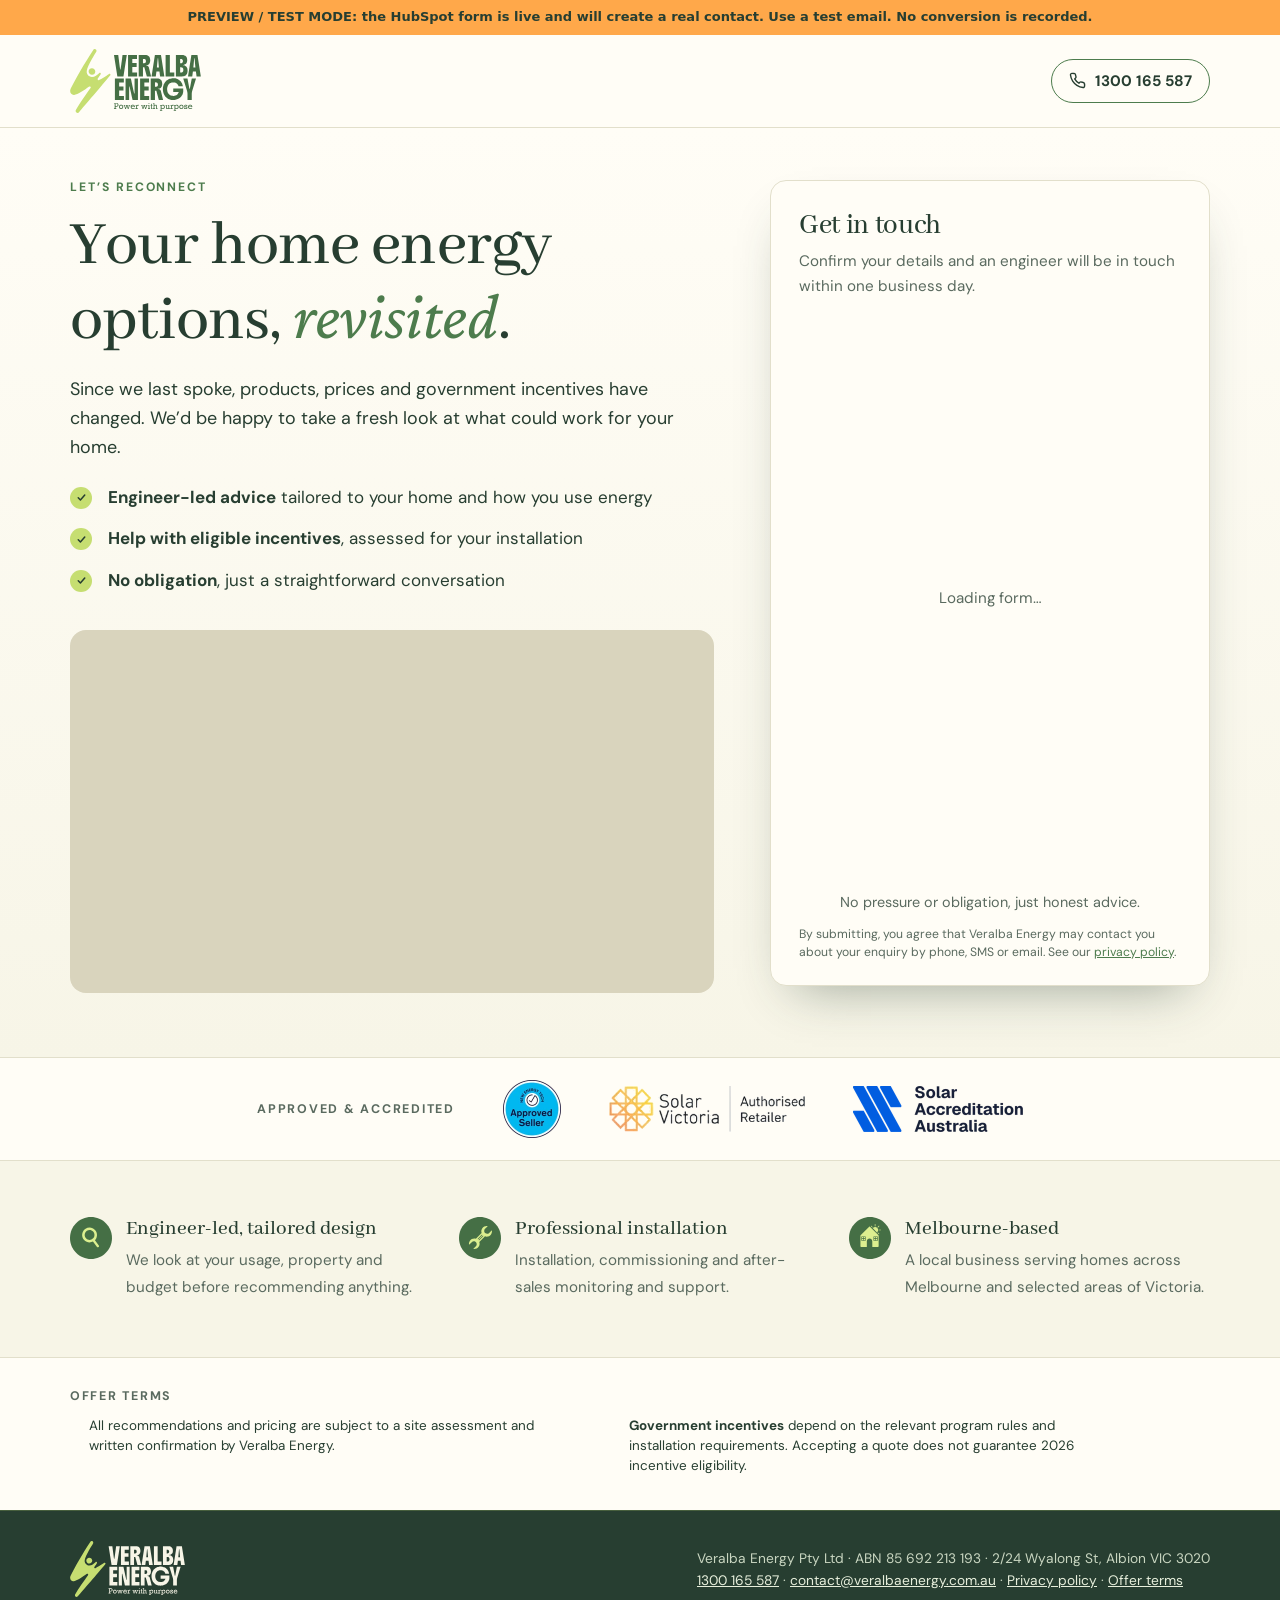
==== reconnect/index.html @ 981e8849 "Add email re-engagement landing page (/reconnect/) and thank-you page New, self-contained pages for " ====
<!doctype html>
<html lang="en-AU">
<head>
<meta charset="utf-8">
<meta name="viewport" content="width=device-width,initial-scale=1,viewport-fit=cover">
<title>Let's reconnect | Veralba Energy</title>
<meta name="description" content="Revisit your solar and battery options with Veralba Energy. Engineer-led advice for Melbourne and Victorian homes.">
<meta name="robots" content="noindex,nofollow">
<meta name="theme-color" content="#273e31">
<link rel="icon" href="../favicon.ico" sizes="any">
<link rel="icon" href="../assets/img/isotype.svg" type="image/svg+xml">
<link rel="apple-touch-icon" href="../apple-touch-icon.png">
<link rel="preconnect" href="https://js-ap1.hsforms.net">
<link rel="preconnect" href="https://fonts.gstatic.com" crossorigin>
<link rel="preconnect" href="https://fonts.googleapis.com">
<link rel="dns-prefetch" href="https://www.googletagmanager.com">
<link rel="preload" href="../assets/reconnect/fonts/abhaya-libre-500-latin.83ba8452.woff2" as="font" type="font/woff2" crossorigin>
<style>@font-face{font-family:Abhaya Libre;font-style:normal;font-weight:500;font-display:swap;src:url(../assets/reconnect/fonts/abhaya-libre-500-latin.83ba8452.woff2) format("woff2")}:root{color-scheme:light;--certainty:#4d7c4d;--clarity:#c6de71;--trust:#273e31;--sunrise:#ffa84a;--dawn:#f7f5e7;--paper:#fffdf6;--ink:#273e31;--muted:#5a6a5f;--line:#e2dfcb;--title:"Abhaya Libre",Georgia,"Times New Roman",serif;--accent:"Crimson Pro","Minion Pro",Georgia,serif;--body:"DM Sans",system-ui,-apple-system,"Segoe UI",Roboto,Arial,sans-serif;--maxw:1180px;--r:16px;--shadow:0 24px 50px -24px rgba(39,62,49,.45)}*{box-sizing:border-box}html{-webkit-text-size-adjust:100%;scroll-behavior:smooth}body{margin:0;background:var(--dawn);color:var(--ink);font:400 17px/1.62 var(--body)}img{max-width:100%;height:auto;display:block}a{color:var(--certainty)}:focus-visible{outline:3px solid var(--sunrise);outline-offset:2px}.wrap{max-width:var(--maxw);margin:0 auto;padding-inline:20px}.sr{position:absolute!important;width:1px;height:1px;overflow:hidden;clip:rect(0 0 0 0);white-space:nowrap}p{margin:0}h1,h2,h3{font-family:var(--title);font-weight:500;line-height:1.06;margin:0;letter-spacing:-.012em;text-wrap:balance}h1{font-size:clamp(2.4rem,5.2vw,4.1rem)}h2{font-size:clamp(2rem,3.9vw,3rem);color:var(--certainty)}.hl{font-family:var(--accent);font-style:italic;font-weight:400;letter-spacing:0}.eyebrow{font:700 .76rem/1.3 var(--body);letter-spacing:.16em;text-transform:uppercase;color:var(--certainty);margin:0 0 16px}.lede{font-size:1.12rem;max-width:36em;margin:18px 0 0}sup{font:700 .5em/0 var(--body);vertical-align:super}sup a{color:inherit;text-decoration:none}.top{background:var(--paper);border-bottom:1px solid var(--line);position:relative;z-index:6}.top .wrap{display:flex;align-items:center;justify-content:space-between;gap:16px;height:92px}.top .logo{display:block;line-height:0}.top .logo img{height:64px;width:auto}.call{display:inline-flex;align-items:center;gap:9px;font-weight:700;font-size:.95rem;text-decoration:none;color:var(--trust);border:1.5px solid var(--certainty);border-radius:999px;padding:9px 17px;white-space:nowrap;min-height:44px}.call svg{width:17px;height:17px;flex:none}.call:hover{background:var(--certainty);color:#fff}.hero{background:linear-gradient(180deg,var(--paper) 0%,var(--dawn) 100%);border-bottom:1px solid var(--line)}.hero .wrap{display:grid;grid-template-columns:minmax(0,1fr) minmax(0,440px);grid-template-areas:"text form" "photo form";gap:36px 56px;padding-block:52px 64px;align-items:start}.hero-text{grid-area:text}.hero h1{color:var(--trust);max-width:14em}.hero h1 .hl{color:var(--certainty)}.hero h1 sup{color:var(--muted)}.offer{font:700 clamp(1.08rem,2.2vw,1.25rem)/1.45 var(--body);color:var(--trust);max-width:30em;background:#fff3e2;border-left:3px solid var(--sunrise);border-radius:6px;padding:12px 16px;margin-top:18px}.hero-img{grid-area:photo;border-radius:var(--r);overflow:hidden;aspect-ratio:16/9;background:#d9d4bd;margin:0}.hero-img picture,.hero-img img{display:block;width:100%;height:100%}.hero-img img{object-fit:cover;object-position:var(--focus,50% 50%)}.checks{list-style:none;padding:0;margin:22px 0 0;display:grid;gap:14px}.checks li{display:grid;grid-template-columns:26px 1fr;gap:12px;align-items:start}.checks li:before{content:"";width:22px;height:22px;margin-top:3px;border-radius:50%;background:var(--clarity) url("data:image/svg+xml,%3Csvg xmlns='http://www.w3.org/2000/svg' viewBox='0 0 24 24'%3E%3Cpath d='M6 12.5l4 4 8-9' fill='none' stroke='%23273e31' stroke-width='2.8' stroke-linecap='round' stroke-linejoin='round'/%3E%3C/svg%3E") no-repeat center/13px}.checks li.promo strong{background:linear-gradient(transparent 62%,#ffa84a59 62%)}.checks sup{color:var(--muted)}.formcard{grid-area:form;background:var(--paper);color:var(--ink);border:1px solid var(--line);border-radius:var(--r);box-shadow:var(--shadow);padding:30px 28px 24px;scroll-margin-top:16px;justify-self:end;width:100%;max-width:480px}.formcard h2{font-size:1.8rem;color:var(--trust)}.formcard .sub{margin:8px 0 20px;color:var(--muted);font-size:.95rem}.hs-holder{position:relative;min-height:var(--hs-h,560px)}.hs-status{position:absolute;top:0;right:0;bottom:0;left:0;display:flex;align-items:center;justify-content:center;text-align:center;color:var(--muted);font-size:.95rem;padding:16px}.hs-holder.ready .hs-status,.hs-fail{display:none}.hs-holder.timeout .hs-fail{display:block}.hs-holder.timeout .hs-wait{display:none}.reassure{text-align:center;font-size:.9rem;color:var(--muted);margin-top:12px}.fine{font-size:.76rem;color:var(--muted);margin-top:12px;line-height:1.45}.badges{background:var(--paper);border-bottom:1px solid var(--line)}.badges .wrap{display:flex;align-items:center;justify-content:center;flex-wrap:wrap;gap:18px 48px;padding-block:22px}.badges p{font-size:.78rem;letter-spacing:.14em;text-transform:uppercase;font-weight:700;color:var(--muted)}.badges img{height:46px;width:auto}.badges img.tall{height:58px}.trust3{list-style:none;margin:0;padding:0;display:grid;grid-template-columns:repeat(3,minmax(0,1fr));gap:28px}.trust3 li{display:grid;grid-template-columns:42px 1fr;gap:14px;align-items:start}.trust3 img{width:42px;height:42px}.trust3 strong{display:block;font:500 1.3rem/1.2 var(--title);color:var(--trust);margin-bottom:4px}.trust3 span{font-size:.95rem;color:var(--muted)}.s{padding-block:56px}.terms{background:var(--paper);border-top:1px solid var(--line);scroll-margin-top:12px}.terms .wrap{padding-block:30px 34px}.terms .in{max-width:1040px}.terms h2{font:700 .78rem/1.3 var(--body);letter-spacing:.14em;text-transform:uppercase;color:var(--muted);margin:0 0 12px}.terms ul{margin:0;padding:0;list-style:none;display:grid;grid-template-columns:repeat(2,minmax(0,1fr));gap:12px 40px;font-size:.84rem;line-height:1.5;color:var(--trust)}.terms li{display:grid;grid-template-columns:1.1em 1fr;gap:4px;align-items:baseline}.terms li .m{font-weight:700;color:var(--certainty)}.terms li b{font-weight:700}.terms li.wide{grid-column:1/-1}footer{background:var(--trust);color:#c9d6c1;font-size:.86rem;border-top:1px solid rgba(198,222,113,.2)}footer .wrap{display:flex;flex-wrap:wrap;justify-content:space-between;align-items:center;gap:20px;padding-block:30px}footer .flogo{display:block;line-height:0}footer .flogo img{height:56px;width:auto}footer a{color:#e7efdc}.pv{position:fixed;left:50%;bottom:14px;transform:translate(-50%);z-index:30;display:flex;gap:6px;align-items:center;background:#1b1b1b;color:#fff;padding:7px 9px;border-radius:12px;font:500 13px/1.2 var(--body);box-shadow:0 8px 24px #00000059;max-width:calc(100% - 24px);overflow-x:auto;white-space:nowrap}.pv a{color:#fff;text-decoration:none;padding:7px 10px;border-radius:8px;background:#333}.pv a[aria-current=true]{background:var(--clarity);color:var(--trust);font-weight:700}.dbg{margin:0;background:#111;color:#d9f99d;font:12px/1.5 ui-monospace,Menlo,Consolas,monospace;padding:16px;white-space:pre-wrap;word-break:break-word}.testbar{background:var(--sunrise);color:var(--trust);font:700 13px/1.3 system-ui,sans-serif;padding:9px 16px;text-align:center}.ty{padding-block:64px 90px}.ty .wrap{display:grid;grid-template-columns:minmax(0,1.1fr) minmax(0,.9fr);gap:56px;align-items:start}.ty h1{color:var(--certainty)}.prep{background:var(--paper);border:1px solid var(--line);border-radius:var(--r);padding:26px 28px;margin-top:30px}.prep h2{font-size:1.55rem;color:var(--trust)}.prep ol{margin:16px 0 0;padding-left:1.2em;display:grid;gap:10px}.photo{border-radius:var(--r);overflow:hidden;background:#d9d4bd;aspect-ratio:4/5}.photo img{width:100%;height:100%;object-fit:cover}@media(max-width:980px){.hero .wrap{grid-template-columns:minmax(0,1fr);grid-template-areas:"photo" "text" "form";gap:28px}.formcard{justify-self:stretch;max-width:none}.trust3{grid-template-columns:minmax(0,1fr);gap:20px}.ty .wrap{grid-template-columns:minmax(0,1fr);gap:36px}}@media(max-width:700px){body{font-size:16px}.wrap{padding-inline:16px}.top .wrap{height:74px}.top .logo img{height:52px}.call .num{display:none}.call{padding:9px 13px}.hero .wrap{padding-block:16px 36px;gap:22px}.hero-img{aspect-ratio:3/2}.formcard{padding:24px 18px 20px}.badges .wrap{gap:16px 28px}.badges img{height:36px}.badges img.tall{height:46px}.badges p{width:100%;text-align:center}.s{padding-block:40px}.terms .wrap{padding-block:26px 28px}.terms ul{grid-template-columns:minmax(0,1fr);gap:10px;font-size:.82rem}footer .flogo img{height:52px}.ty{padding-block:36px 56px}.pv{bottom:10px}}@media(prefers-reduced-motion:reduce){html{scroll-behavior:auto}*{transition:none!important}}</style>
<script>(function(){"use strict";var r={formId:"b14ff18e-c601-4391-87a6-10dcee41bdaf",fieldNames:{interest:null,message:null},interestValues:{solar:null,battery:null,quote:null},messageSource:"HubSpot Email Re-engagement",messageCampaign:"November 2026",landingPath:"/reconnect",tokenKey:"vb_reconnect_submission",liveHostSuffix:"veralbaenergy.com.au"},g=window.VB_STANDALONE||null,M=g&&g.img||{family:{m:"../assets/reconnect/img/family-480.6aeb7720.avif 480w, ../assets/reconnect/img/family-720.04c3a1a2.avif 720w",mw:"../assets/reconnect/img/family-480.7c0b1154.webp 480w, ../assets/reconnect/img/family-720.376ddc27.webp 720w",d:"../assets/reconnect/img/family-960.67108857.avif 960w, ../assets/reconnect/img/family-1280.bf9a050f.avif 1280w",dw:"../assets/reconnect/img/family-960.5347218a.webp 960w, ../assets/reconnect/img/family-1280.f4b99f25.webp 1280w",alt:"A family walking across their backyard towards their home with solar panels at sunset",focus:"58% 45%"},evening:{m:"../assets/reconnect/img/evening-480.228d28c2.avif 480w, ../assets/reconnect/img/evening-720.baa7b200.avif 720w",mw:"../assets/reconnect/img/evening-480.0fbf3dab.webp 480w, ../assets/reconnect/img/evening-720.67560f8c.webp 720w",d:"../assets/reconnect/img/evening-960.afd5fe38.avif 960w, ../assets/reconnect/img/evening-1280.b136e5bf.avif 1280w",dw:"../assets/reconnect/img/evening-960.02ae7bab.webp 960w, ../assets/reconnect/img/evening-1280.7fa9d104.webp 1280w",alt:"A family at home in the evening, lights on, dinner cooking",focus:"50% 50%"},couple:{m:"../assets/reconnect/img/couple-480.10b7e5b5.avif 480w, ../assets/reconnect/img/couple-720.b213054c.avif 720w",mw:"../assets/reconnect/img/couple-480.e5571ad1.webp 480w, ../assets/reconnect/img/couple-720.667f8af0.webp 720w",d:"../assets/reconnect/img/couple-960.8bd7d835.avif 960w, ../assets/reconnect/img/couple-1280.1ced88ad.avif 1280w",dw:"../assets/reconnect/img/couple-960.e7432367.webp 960w, ../assets/reconnect/img/couple-1280.9b419898.webp 1280w",alt:"A couple reading an electricity bill at their kitchen table in the morning",focus:"62% 50%"}},d="(max-width:700px) calc(100vw - 32px), (max-width:980px) calc(100vw - 40px), 640px",h="(max-width:700px)",T="(min-width:701px)",v='<sup><a href="#terms" aria-label="See offer terms">*</a></sup>',k='<sup><a href="#terms" aria-label="See offer terms">\u2020</a></sup>',b="<b>Government incentives</b> depend on the relevant program rules and installation requirements. Accepting a quote does not guarantee 2026 incentive eligibility.",S="Offers are subject to equipment availability, site suitability and written confirmation by Veralba Energy. Promotional benefits cannot be exchanged for cash or combined with other offers unless expressly agreed.",q="Offers are subject to equipment availability, site suitability and written confirmation by Veralba Energy.",H="Promotional offers apply only to qualifying installations accepted during the applicable advertised promotional period. "+q,A={solar:{segment:"Solar + Battery",photo:"family",eyebrow:"Worth another look?",h1:'Solar + Battery <span class="hl">from</span> $9,900'+v,lede:"Government solar and battery incentives are changing in January 2027. Now could be a good time to revisit your options.",benefits:[["promo","<strong>Complimentary EV charger</strong>"+k+" with selected larger packages"],["","<strong>Engineer-designed system</strong> tailored to your home and energy use"],["","<strong>Help with eligible incentives</strong>, assessed for your installation"]],cta:"Explore My Options",terms:[["*","<b>Solar + Battery from $9,900.</b> $9,900 is the starting price for a specific, currently available solar and battery package with defined inclusions (details on request). Final pricing depends on system design, equipment selection, property requirements, site assessment and eligibility for applicable incentives."],["\u2020","<b>Complimentary EV charger.</b> Available only with selected approved larger packages. EV charger eligibility and inclusions must be confirmed by Veralba in writing."],["",b],["",S]]},battery:{segment:"Battery Storage",photo:"evening",eyebrow:"Already have solar?",h1:'AlphaESS 13.9&nbsp;kWh Battery <span class="hl">from</span> $5,900'+v,lede:"Store the solar energy your panels already make and use it in the evening. Our engineers will check your existing system and tell you honestly whether a battery is a good fit.",benefits:[["","<strong>Compatibility check</strong> of your existing solar system"],["","<strong>Help with eligible incentives</strong>, assessed for your installation"],["","<strong>Clear, itemised quote</strong> before you decide"]],cta:"Explore My Battery Options",terms:[["*","<b>AlphaESS 13.9 kWh battery from $5,900.</b> The advertised starting price applies to eligible single-phase installations and qualifying configurations. Compatibility with your existing solar system must be verified, and switchboard upgrades or other electrical or installation modifications may affect pricing."],["","<b>Government incentives</b> are subject to the applicable program requirements. Accepting a quote does not guarantee 2026 incentive eligibility."],["",S]]},quote:{segment:"Review Previous Quote",photo:"couple",eyebrow:"Your previous proposal",h1:'Let&rsquo;s <span class="hl">revisit</span> your previous quote',offer:"Additional $300 credit"+v+" on qualifying previous proposals accepted by 25&nbsp;November&nbsp;2026",lede:"Products, pricing and incentives may have changed since your proposal. We'll review your original quote with you and confirm current pricing, inclusions and eligibility.",benefits:[["","<strong>A fresh review</strong> of your original proposal by our team"],["","<strong>Current pricing and incentives</strong> confirmed before anything is signed"],["","<strong>No obligation</strong>, just a straightforward conversation"]],cta:"Review My Previous Quote",terms:[["*","<b>Previous quotes.</b> Receive an additional $300 credit when you proceed with an eligible previous Veralba proposal by 25 November 2026. We'll review your original proposal, confirm the system details and provide updated pricing if necessary before you make a decision. The credit applies to qualifying installations and cannot be exchanged for cash or combined with other promotions."],["",b],["",H]]}},P={terms:[["","All recommendations and pricing are subject to a site assessment and written confirmation by Veralba Energy."],["",b]]},p=new URLSearchParams(location.search),s=(p.get("campaign")||(g?"solar":"")).toLowerCase().trim(),n=Object.prototype.hasOwnProperty.call(A,s)?A[s]:null;n||(s="");var N=p.get("debug")==="1",_=p.get("preview")==="1"||N||!!g,x=p.get("test")==="1"||location.hostname.slice(-r.liveHostSuffix.length)!==r.liveHostSuffix,y=n?n.segment:"General",m=M[n?n.photo:"family"],o={};["utm_source","utm_medium","utm_campaign","utm_content"].forEach(function(e){var t=p.get(e);try{t?sessionStorage.setItem("ve_"+e,t.slice(0,150)):t=sessionStorage.getItem("ve_"+e)}catch(i){}t&&(o[e]=t.slice(0,150))}),[[h,m.m],[T,m.d]].forEach(function(e){var t=document.createElement("link");t.rel="preload",t.as="image",t.type="image/avif",t.media=e[0],t.setAttribute("imagesrcset",e[1]),t.setAttribute("imagesizes",d),t.setAttribute("fetchpriority","high"),document.head.appendChild(t)});function c(e){return document.getElementById(e)}var f=window.VB={};f.banner=function(){x&&document.body.insertAdjacentHTML("afterbegin",'<div class="testbar">'+(g?"STANDALONE PREVIEW: the HubSpot form is shown as a placeholder. Nothing is sent and no tracking runs.":"PREVIEW / TEST MODE: the HubSpot form is live and will create a real contact. Use a test email. No conversion is recorded.")+"</div>")},f.hero=function(){if(n){if(c("eyebrow").textContent=n.eyebrow,c("h1").innerHTML=n.h1,c("lede").textContent=n.lede,n.offer){var e=c("offer");e.innerHTML=n.offer,e.hidden=!1}c("benefits").innerHTML=n.benefits.map(function(t){return"<li"+(t[0]?' class="'+t[0]+'"':"")+"><span>"+t[1]+"</span></li>"}).join(""),document.title=n.segment+" | Veralba Energy"}},f.photo=function(){var e=c("heroPhoto");e.style.setProperty("--focus",m.focus),e.innerHTML='<picture><source type="image/avif" media="'+h+'" srcset="'+m.m+'" sizes="'+d+'"><source type="image/webp" media="'+h+'" srcset="'+m.mw+'" sizes="'+d+'"><source type="image/avif" srcset="'+m.d+'" sizes="'+d+'"><source type="image/webp" srcset="'+m.dw+'" sizes="'+d+'"><img src="'+m.dw.split(" ")[0]+'" alt="'+m.alt+'" width="1280" height="853" fetchpriority="high" decoding="async"></picture>'},f.cta=function(){n&&(c("cta").textContent=n.cta)},f.terms=function(){var e=(n||P).terms;c("termsList").innerHTML=e.map(function(t){return'<li><span class="m" aria-hidden="true">'+t[0]+"</span><span>"+t[1]+"</span></li>"}).join("")};function w(){var e=["Source: "+r.messageSource,"Campaign: "+r.messageCampaign,"Segment: "+y,"Customer Interest (preselected): "+y,"Landing Page: "+r.landingPath+(s?"?campaign="+s:"")];return o.utm_source&&e.push("UTM Source: "+o.utm_source),o.utm_medium&&e.push("UTM Medium: "+o.utm_medium),o.utm_campaign&&e.push("UTM Campaign: "+o.utm_campaign),o.utm_content&&e.push("UTM Content: "+o.utm_content),e.join(`
`)}var V=!1;function E(e){return e&&e.detail&&e.detail.formId===r.formId}function C(e){return window.HubSpotFormsV4&&window.HubSpotFormsV4.getFormFromEvent(e)}function L(e,t){return Array.isArray(e)?e[0]===t:e===t}async function I(e,t,i){try{e.setFieldValue(t,[i])}catch(l){}var a;try{a=await e.getFieldValue(t)}catch(l){}if(L(a,i))return!0;try{e.setFieldValue(t,i),a=await e.getFieldValue(t)}catch(l){}return L(a,i)}async function F(e){var t={interest:"skipped (not configured)",message:"skipped (not configured)"},i=r.fieldNames.interest,a=s?r.interestValues[s]:null;if(!s)t.interest="skipped (general visitor)";else if(i&&a)try{var l=await e.getFieldValue(i);l==null||l===""||Array.isArray(l)&&!l.length?(e.setFieldValue(i,a),t.interest="set to "+a):t.interest="kept existing value: "+l}catch(u){t.interest="error: "+u.message}if(r.fieldNames.message)try{t.message=await I(e,r.fieldNames.message,w())?"set":"FAILED read-back check"}catch(u){t.message="error: "+u.message}return t}addEventListener("hs-form-event:on-ready",async function(e){if(E(e)){V=!0;var t=c("hsHolder");t&&t.classList.add("ready");var i=C(e);if(i){var a=await F(i);N&&B(i,a)}}}),addEventListener("hs-form-event:on-interaction:navigate",async function(e){if(!(!E(e)||!r.fieldNames.message)){var t=C(e);if(t)try{await I(t,r.fieldNames.message,w())}catch(i){}}}),addEventListener("hs-form-event:on-submission:success",function(e){if(E(e))try{sessionStorage.setItem(r.tokenKey,JSON.stringify({ts:Date.now(),formId:r.formId,campaign:s||"general",segment:y,utm:o,test:x}))}catch(t){}}),addEventListener("DOMContentLoaded",function(){if(setTimeout(function(){if(!V){var i=c("hsHolder");i&&i.classList.add("timeout")}},1e4),_){var e=[["solar","1 \xB7 Solar + Battery"],["battery","2 \xB7 Battery"],["quote","3 \xB7 Previous quote"],["","General"]],t=document.createElement("nav");t.className="pv",t.setAttribute("aria-label","Campaign preview"),t.innerHTML="<span>Preview</span>"+e.map(function(i){var a=new URLSearchParams(location.search);return i[0]?a.set("campaign",i[0]):g?a.set("campaign","general"):a.delete("campaign"),'<a href="?'+a.toString()+'"'+(s===i[0]||!n&&!i[0]?' aria-current="true"':"")+">"+i[1]+"</a>"}).join(""),document.body.appendChild(t)}});async function B(e,t){var i;try{i=await e.getFormFieldValues()}catch(O){i=[{error:O.message}]}var a=document.querySelector(".hs-form-frame iframe, .hs-form-frame"),l=["VERALBA DEBUG (only with ?debug=1)","Campaign: "+(s||"(none)")+" \u2192 segment: "+y,"UTMs: "+JSON.stringify(o),"Rendered form height: "+(a?Math.round(a.getBoundingClientRect().height)+"px (use for --hs-h in reconnect.css)":"n/a"),"","Fields reported by HubSpot (copy exact names into CONFIG.fieldNames):",JSON.stringify(i,null,2),"","Interest preselect: "+t.interest,"Message field:      "+t.message,"","Message text:",w()].join(`
`);console.log(l);var u=document.createElement("pre");u.className="dbg",u.textContent=l,document.body.insertBefore(u,document.body.firstChild)}})();</script>
<link rel="preload" as="style" href="https://fonts.googleapis.com/css2?family=Crimson+Pro:ital,wght@1,400&family=DM+Sans:opsz,wght@9..40,400;9..40,700&display=swap" onload="this.onload=null;this.rel='stylesheet'">
<noscript><link rel="stylesheet" href="https://fonts.googleapis.com/css2?family=Crimson+Pro:ital,wght@1,400&family=DM+Sans:opsz,wght@9..40,400;9..40,700&display=swap"></noscript>
<script async src="https://www.googletagmanager.com/gtag/js?id=G-YVVDXL7H44"></script>
<script>window.dataLayer=window.dataLayer||[];function gtag(){dataLayer.push(arguments);}gtag('js',new Date());gtag('config','G-YVVDXL7H44');</script>
</head>
<body>
<script>VB.banner()</script>
<header class="top"><div class="wrap">
<a class="logo" href="https://veralbaenergy.com.au/" aria-label="Veralba Energy home"><img src="../assets/img/logo.svg" alt="Veralba Energy — Power with purpose" width="131" height="64"></a>
<a class="call" href="tel:1300165587"><svg viewBox="0 0 24 24" fill="none" stroke="currentColor" stroke-width="2" stroke-linecap="round" stroke-linejoin="round" aria-hidden="true"><path d="M22 16.9v3a2 2 0 0 1-2.2 2 19.8 19.8 0 0 1-8.6-3.1 19.5 19.5 0 0 1-6-6A19.8 19.8 0 0 1 2.1 4.2 2 2 0 0 1 4.1 2h3a2 2 0 0 1 2 1.7c.1.9.4 1.8.7 2.7a2 2 0 0 1-.5 2.1L8 9.8a16 16 0 0 0 6 6l1.3-1.3a2 2 0 0 1 2.1-.4c.9.3 1.8.6 2.7.7a2 2 0 0 1 1.7 2z"/></svg><span class="num">1300 165 587</span><span class="sr">Call Veralba Energy on 1300 165 587</span></a>
</div></header>
<main>
<section class="hero">
<div class="wrap">
<div class="hero-text">
<p class="eyebrow" id="eyebrow">Let&rsquo;s reconnect</p>
<h1 id="h1">Your home energy options, <span class="hl">revisited</span>.</h1>
<p class="offer" id="offer" hidden></p>
<p class="lede" id="lede">Since we last spoke, products, prices and government incentives have changed. We&rsquo;d be happy to take a fresh look at what could work for your home.</p>
<ul class="checks" id="benefits">
<li><span><strong>Engineer-led advice</strong> tailored to your home and how you use energy</span></li>
<li><span><strong>Help with eligible incentives</strong>, assessed for your installation</span></li>
<li><span><strong>No obligation</strong>, just a straightforward conversation</span></li>
</ul>
</div>
<script>VB.hero()</script>
<div class="hero-img" id="heroPhoto"><noscript><img src="../assets/reconnect/img/family-960.5347218a.webp" alt="A family walking across their backyard towards their home with solar panels at sunset" width="960" height="640"></noscript></div>
<script>VB.photo()</script>
<div class="formcard" id="form" aria-labelledby="cta">
<h2 id="cta">Get in touch</h2>
<script>VB.cta()</script>
<p class="sub">Confirm your details and an engineer will be in touch within one business day.</p>
<div class="hs-holder" id="hsHolder">
<div class="hs-status" role="status" aria-live="polite">
<span class="hs-wait">Loading form…</span>
<span class="hs-fail">The form didn&rsquo;t load. Please call us on <a href="tel:1300165587">1300 165 587</a> or refresh the page.</span>
</div>
<script src="https://js-ap1.hsforms.net/forms/embed/443106587.js" defer></script>
<div class="hs-form-frame" data-region="ap1" data-form-id="b14ff18e-c601-4391-87a6-10dcee41bdaf" data-portal-id="443106587"></div>
</div>
<p class="reassure">No pressure or obligation, just honest advice.</p>
<p class="fine">By submitting, you agree that Veralba Energy may contact you about your enquiry by phone, SMS or email. See our <a href="https://veralbaenergy.com.au/privacy-policy/" target="_blank" rel="noopener">privacy policy</a>.</p>
</div>
</div>
</section>
<div class="badges"><div class="wrap">
<p>Approved &amp; accredited</p>
<img class="tall" src="../assets/reconnect/img/badge-netcc.be13c91b.webp" alt="New Energy Tech Approved Seller" width="58" height="58" loading="lazy" decoding="async">
<img src="../assets/reconnect/img/badge-solar-victoria.8e7cba6a.webp" alt="Solar Victoria Authorised Retailer" width="196" height="46" loading="lazy" decoding="async">
<img src="../assets/reconnect/img/badge-saa.b4748e88.webp" alt="Solar Accreditation Australia" width="170" height="46" loading="lazy" decoding="async">
</div></div>
<section class="s" aria-label="Why Veralba">
<div class="wrap">
<ul class="trust3">
<li><img src="../assets/icons/magnifyingglass-darkgreen.svg" alt="" width="42" height="42" loading="lazy" decoding="async"><div><strong>Engineer-led, tailored design</strong><span>We look at your usage, property and budget before recommending anything.</span></div></li>
<li><img src="../assets/icons/tool-darkgreen.svg" alt="" width="42" height="42" loading="lazy" decoding="async"><div><strong>Professional installation</strong><span>Installation, commissioning and after-sales monitoring and support.</span></div></li>
<li><img src="../assets/icons/house-darkgreen.svg" alt="" width="42" height="42" loading="lazy" decoding="async"><div><strong>Melbourne-based</strong><span>A local business serving homes across Melbourne and selected areas of Victoria.</span></div></li>
</ul>
</div>
</section>
</main>
<section class="terms" id="terms" aria-labelledby="terms-title"><div class="wrap"><div class="in">
<h2 id="terms-title">Offer terms</h2>
<ul id="termsList">
<li><span class="m" aria-hidden="true"></span><span>All recommendations and pricing are subject to a site assessment and written confirmation by Veralba Energy.</span></li>
<li><span class="m" aria-hidden="true"></span><span><b>Government incentives</b> depend on the relevant program rules and installation requirements. Accepting a quote does not guarantee 2026 incentive eligibility.</span></li>
</ul>
<script>VB.terms()</script>
</div></div></section>
<footer><div class="wrap">
<a class="flogo" href="https://veralbaenergy.com.au/" aria-label="Veralba Energy home"><img src="../assets/img/logo-dark-bg.svg" alt="Veralba Energy" width="115" height="56" loading="lazy" decoding="async"></a>
<div>Veralba Energy Pty Ltd · ABN 85 692 213 193 · 2/24 Wyalong St, Albion VIC 3020<br>
<a href="tel:1300165587">1300 165 587</a> · <a href="mailto:contact@veralbaenergy.com.au">contact@veralbaenergy.com.au</a> · <a href="https://veralbaenergy.com.au/privacy-policy/" target="_blank" rel="noopener">Privacy policy</a> · <a href="#terms">Offer terms</a></div>
</div></footer>
</body>
</html>
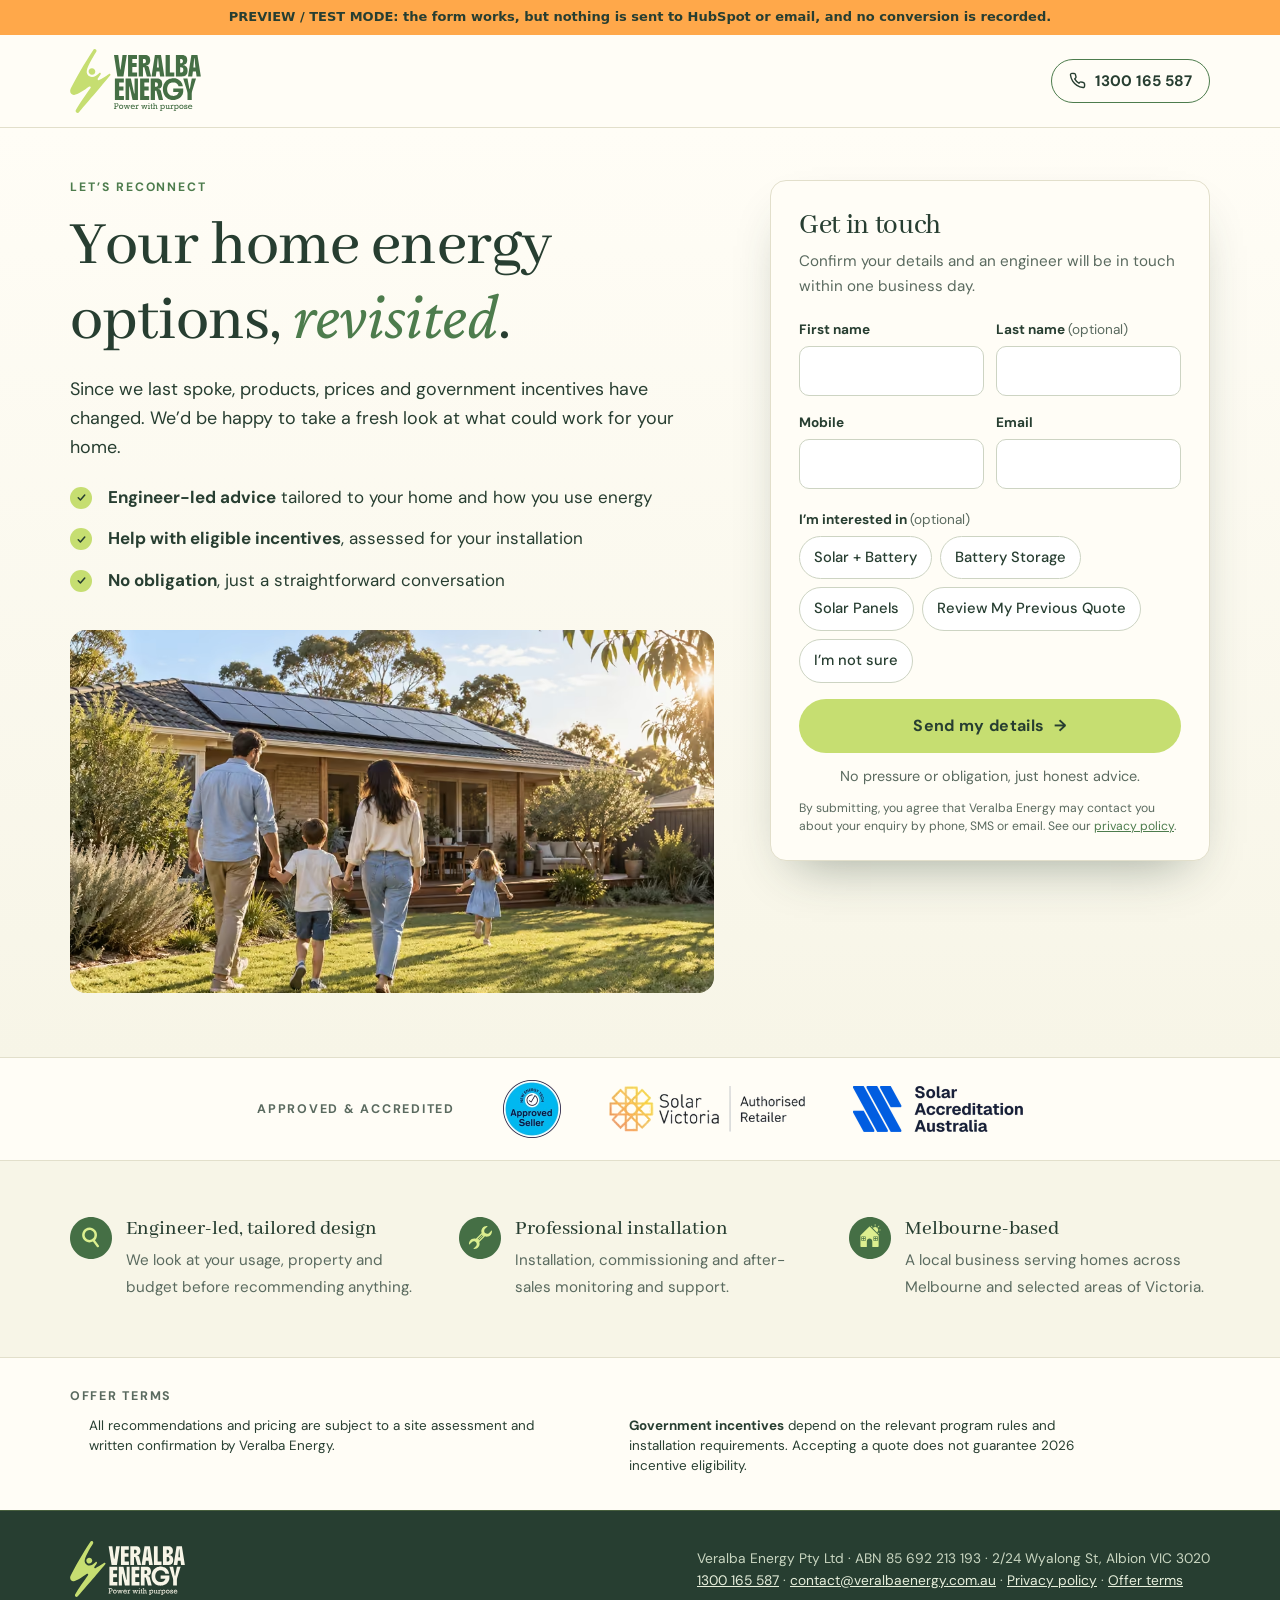
==== commit 268056ae: "Reconnect: branded form via HubSpot Forms API (same as Ads pages) Replaces the HubSpot iframe embed " ====
--- a/reconnect/index.html
+++ b/reconnect/index.html
@@ -10,15 +10,15 @@
 <link rel="icon" href="../favicon.ico" sizes="any">
 <link rel="icon" href="../assets/img/isotype.svg" type="image/svg+xml">
 <link rel="apple-touch-icon" href="../apple-touch-icon.png">
-<link rel="preconnect" href="https://js-ap1.hsforms.net">
 <link rel="preconnect" href="https://fonts.gstatic.com" crossorigin>
 <link rel="preconnect" href="https://fonts.googleapis.com">
 <link rel="dns-prefetch" href="https://www.googletagmanager.com">
 <link rel="preload" href="../assets/reconnect/fonts/abhaya-libre-500-latin.83ba8452.woff2" as="font" type="font/woff2" crossorigin>
-<style>@font-face{font-family:Abhaya Libre;font-style:normal;font-weight:500;font-display:swap;src:url(../assets/reconnect/fonts/abhaya-libre-500-latin.83ba8452.woff2) format("woff2")}:root{color-scheme:light;--certainty:#4d7c4d;--clarity:#c6de71;--trust:#273e31;--sunrise:#ffa84a;--dawn:#f7f5e7;--paper:#fffdf6;--ink:#273e31;--muted:#5a6a5f;--line:#e2dfcb;--title:"Abhaya Libre",Georgia,"Times New Roman",serif;--accent:"Crimson Pro","Minion Pro",Georgia,serif;--body:"DM Sans",system-ui,-apple-system,"Segoe UI",Roboto,Arial,sans-serif;--maxw:1180px;--r:16px;--shadow:0 24px 50px -24px rgba(39,62,49,.45)}*{box-sizing:border-box}html{-webkit-text-size-adjust:100%;scroll-behavior:smooth}body{margin:0;background:var(--dawn);color:var(--ink);font:400 17px/1.62 var(--body)}img{max-width:100%;height:auto;display:block}a{color:var(--certainty)}:focus-visible{outline:3px solid var(--sunrise);outline-offset:2px}.wrap{max-width:var(--maxw);margin:0 auto;padding-inline:20px}.sr{position:absolute!important;width:1px;height:1px;overflow:hidden;clip:rect(0 0 0 0);white-space:nowrap}p{margin:0}h1,h2,h3{font-family:var(--title);font-weight:500;line-height:1.06;margin:0;letter-spacing:-.012em;text-wrap:balance}h1{font-size:clamp(2.4rem,5.2vw,4.1rem)}h2{font-size:clamp(2rem,3.9vw,3rem);color:var(--certainty)}.hl{font-family:var(--accent);font-style:italic;font-weight:400;letter-spacing:0}.eyebrow{font:700 .76rem/1.3 var(--body);letter-spacing:.16em;text-transform:uppercase;color:var(--certainty);margin:0 0 16px}.lede{font-size:1.12rem;max-width:36em;margin:18px 0 0}sup{font:700 .5em/0 var(--body);vertical-align:super}sup a{color:inherit;text-decoration:none}.top{background:var(--paper);border-bottom:1px solid var(--line);position:relative;z-index:6}.top .wrap{display:flex;align-items:center;justify-content:space-between;gap:16px;height:92px}.top .logo{display:block;line-height:0}.top .logo img{height:64px;width:auto}.call{display:inline-flex;align-items:center;gap:9px;font-weight:700;font-size:.95rem;text-decoration:none;color:var(--trust);border:1.5px solid var(--certainty);border-radius:999px;padding:9px 17px;white-space:nowrap;min-height:44px}.call svg{width:17px;height:17px;flex:none}.call:hover{background:var(--certainty);color:#fff}.hero{background:linear-gradient(180deg,var(--paper) 0%,var(--dawn) 100%);border-bottom:1px solid var(--line)}.hero .wrap{display:grid;grid-template-columns:minmax(0,1fr) minmax(0,440px);grid-template-areas:"text form" "photo form";gap:36px 56px;padding-block:52px 64px;align-items:start}.hero-text{grid-area:text}.hero h1{color:var(--trust);max-width:14em}.hero h1 .hl{color:var(--certainty)}.hero h1 sup{color:var(--muted)}.offer{font:700 clamp(1.08rem,2.2vw,1.25rem)/1.45 var(--body);color:var(--trust);max-width:30em;background:#fff3e2;border-left:3px solid var(--sunrise);border-radius:6px;padding:12px 16px;margin-top:18px}.hero-img{grid-area:photo;border-radius:var(--r);overflow:hidden;aspect-ratio:16/9;background:#d9d4bd;margin:0}.hero-img picture,.hero-img img{display:block;width:100%;height:100%}.hero-img img{object-fit:cover;object-position:var(--focus,50% 50%)}.checks{list-style:none;padding:0;margin:22px 0 0;display:grid;gap:14px}.checks li{display:grid;grid-template-columns:26px 1fr;gap:12px;align-items:start}.checks li:before{content:"";width:22px;height:22px;margin-top:3px;border-radius:50%;background:var(--clarity) url("data:image/svg+xml,%3Csvg xmlns='http://www.w3.org/2000/svg' viewBox='0 0 24 24'%3E%3Cpath d='M6 12.5l4 4 8-9' fill='none' stroke='%23273e31' stroke-width='2.8' stroke-linecap='round' stroke-linejoin='round'/%3E%3C/svg%3E") no-repeat center/13px}.checks li.promo strong{background:linear-gradient(transparent 62%,#ffa84a59 62%)}.checks sup{color:var(--muted)}.formcard{grid-area:form;background:var(--paper);color:var(--ink);border:1px solid var(--line);border-radius:var(--r);box-shadow:var(--shadow);padding:30px 28px 24px;scroll-margin-top:16px;justify-self:end;width:100%;max-width:480px}.formcard h2{font-size:1.8rem;color:var(--trust)}.formcard .sub{margin:8px 0 20px;color:var(--muted);font-size:.95rem}.hs-holder{position:relative;min-height:var(--hs-h,560px)}.hs-status{position:absolute;top:0;right:0;bottom:0;left:0;display:flex;align-items:center;justify-content:center;text-align:center;color:var(--muted);font-size:.95rem;padding:16px}.hs-holder.ready .hs-status,.hs-fail{display:none}.hs-holder.timeout .hs-fail{display:block}.hs-holder.timeout .hs-wait{display:none}.reassure{text-align:center;font-size:.9rem;color:var(--muted);margin-top:12px}.fine{font-size:.76rem;color:var(--muted);margin-top:12px;line-height:1.45}.badges{background:var(--paper);border-bottom:1px solid var(--line)}.badges .wrap{display:flex;align-items:center;justify-content:center;flex-wrap:wrap;gap:18px 48px;padding-block:22px}.badges p{font-size:.78rem;letter-spacing:.14em;text-transform:uppercase;font-weight:700;color:var(--muted)}.badges img{height:46px;width:auto}.badges img.tall{height:58px}.trust3{list-style:none;margin:0;padding:0;display:grid;grid-template-columns:repeat(3,minmax(0,1fr));gap:28px}.trust3 li{display:grid;grid-template-columns:42px 1fr;gap:14px;align-items:start}.trust3 img{width:42px;height:42px}.trust3 strong{display:block;font:500 1.3rem/1.2 var(--title);color:var(--trust);margin-bottom:4px}.trust3 span{font-size:.95rem;color:var(--muted)}.s{padding-block:56px}.terms{background:var(--paper);border-top:1px solid var(--line);scroll-margin-top:12px}.terms .wrap{padding-block:30px 34px}.terms .in{max-width:1040px}.terms h2{font:700 .78rem/1.3 var(--body);letter-spacing:.14em;text-transform:uppercase;color:var(--muted);margin:0 0 12px}.terms ul{margin:0;padding:0;list-style:none;display:grid;grid-template-columns:repeat(2,minmax(0,1fr));gap:12px 40px;font-size:.84rem;line-height:1.5;color:var(--trust)}.terms li{display:grid;grid-template-columns:1.1em 1fr;gap:4px;align-items:baseline}.terms li .m{font-weight:700;color:var(--certainty)}.terms li b{font-weight:700}.terms li.wide{grid-column:1/-1}footer{background:var(--trust);color:#c9d6c1;font-size:.86rem;border-top:1px solid rgba(198,222,113,.2)}footer .wrap{display:flex;flex-wrap:wrap;justify-content:space-between;align-items:center;gap:20px;padding-block:30px}footer .flogo{display:block;line-height:0}footer .flogo img{height:56px;width:auto}footer a{color:#e7efdc}.pv{position:fixed;left:50%;bottom:14px;transform:translate(-50%);z-index:30;display:flex;gap:6px;align-items:center;background:#1b1b1b;color:#fff;padding:7px 9px;border-radius:12px;font:500 13px/1.2 var(--body);box-shadow:0 8px 24px #00000059;max-width:calc(100% - 24px);overflow-x:auto;white-space:nowrap}.pv a{color:#fff;text-decoration:none;padding:7px 10px;border-radius:8px;background:#333}.pv a[aria-current=true]{background:var(--clarity);color:var(--trust);font-weight:700}.dbg{margin:0;background:#111;color:#d9f99d;font:12px/1.5 ui-monospace,Menlo,Consolas,monospace;padding:16px;white-space:pre-wrap;word-break:break-word}.testbar{background:var(--sunrise);color:var(--trust);font:700 13px/1.3 system-ui,sans-serif;padding:9px 16px;text-align:center}.ty{padding-block:64px 90px}.ty .wrap{display:grid;grid-template-columns:minmax(0,1.1fr) minmax(0,.9fr);gap:56px;align-items:start}.ty h1{color:var(--certainty)}.prep{background:var(--paper);border:1px solid var(--line);border-radius:var(--r);padding:26px 28px;margin-top:30px}.prep h2{font-size:1.55rem;color:var(--trust)}.prep ol{margin:16px 0 0;padding-left:1.2em;display:grid;gap:10px}.photo{border-radius:var(--r);overflow:hidden;background:#d9d4bd;aspect-ratio:4/5}.photo img{width:100%;height:100%;object-fit:cover}@media(max-width:980px){.hero .wrap{grid-template-columns:minmax(0,1fr);grid-template-areas:"photo" "text" "form";gap:28px}.formcard{justify-self:stretch;max-width:none}.trust3{grid-template-columns:minmax(0,1fr);gap:20px}.ty .wrap{grid-template-columns:minmax(0,1fr);gap:36px}}@media(max-width:700px){body{font-size:16px}.wrap{padding-inline:16px}.top .wrap{height:74px}.top .logo img{height:52px}.call .num{display:none}.call{padding:9px 13px}.hero .wrap{padding-block:16px 36px;gap:22px}.hero-img{aspect-ratio:3/2}.formcard{padding:24px 18px 20px}.badges .wrap{gap:16px 28px}.badges img{height:36px}.badges img.tall{height:46px}.badges p{width:100%;text-align:center}.s{padding-block:40px}.terms .wrap{padding-block:26px 28px}.terms ul{grid-template-columns:minmax(0,1fr);gap:10px;font-size:.82rem}footer .flogo img{height:52px}.ty{padding-block:36px 56px}.pv{bottom:10px}}@media(prefers-reduced-motion:reduce){html{scroll-behavior:auto}*{transition:none!important}}</style>
-<script>(function(){"use strict";var r={formId:"b14ff18e-c601-4391-87a6-10dcee41bdaf",fieldNames:{interest:null,message:null},interestValues:{solar:null,battery:null,quote:null},messageSource:"HubSpot Email Re-engagement",messageCampaign:"November 2026",landingPath:"/reconnect",tokenKey:"vb_reconnect_submission",liveHostSuffix:"veralbaenergy.com.au"},g=window.VB_STANDALONE||null,M=g&&g.img||{family:{m:"../assets/reconnect/img/family-480.6aeb7720.avif 480w, ../assets/reconnect/img/family-720.04c3a1a2.avif 720w",mw:"../assets/reconnect/img/family-480.7c0b1154.webp 480w, ../assets/reconnect/img/family-720.376ddc27.webp 720w",d:"../assets/reconnect/img/family-960.67108857.avif 960w, ../assets/reconnect/img/family-1280.bf9a050f.avif 1280w",dw:"../assets/reconnect/img/family-960.5347218a.webp 960w, ../assets/reconnect/img/family-1280.f4b99f25.webp 1280w",alt:"A family walking across their backyard towards their home with solar panels at sunset",focus:"58% 45%"},evening:{m:"../assets/reconnect/img/evening-480.228d28c2.avif 480w, ../assets/reconnect/img/evening-720.baa7b200.avif 720w",mw:"../assets/reconnect/img/evening-480.0fbf3dab.webp 480w, ../assets/reconnect/img/evening-720.67560f8c.webp 720w",d:"../assets/reconnect/img/evening-960.afd5fe38.avif 960w, ../assets/reconnect/img/evening-1280.b136e5bf.avif 1280w",dw:"../assets/reconnect/img/evening-960.02ae7bab.webp 960w, ../assets/reconnect/img/evening-1280.7fa9d104.webp 1280w",alt:"A family at home in the evening, lights on, dinner cooking",focus:"50% 50%"},couple:{m:"../assets/reconnect/img/couple-480.10b7e5b5.avif 480w, ../assets/reconnect/img/couple-720.b213054c.avif 720w",mw:"../assets/reconnect/img/couple-480.e5571ad1.webp 480w, ../assets/reconnect/img/couple-720.667f8af0.webp 720w",d:"../assets/reconnect/img/couple-960.8bd7d835.avif 960w, ../assets/reconnect/img/couple-1280.1ced88ad.avif 1280w",dw:"../assets/reconnect/img/couple-960.e7432367.webp 960w, ../assets/reconnect/img/couple-1280.9b419898.webp 1280w",alt:"A couple reading an electricity bill at their kitchen table in the morning",focus:"62% 50%"}},d="(max-width:700px) calc(100vw - 32px), (max-width:980px) calc(100vw - 40px), 640px",h="(max-width:700px)",T="(min-width:701px)",v='<sup><a href="#terms" aria-label="See offer terms">*</a></sup>',k='<sup><a href="#terms" aria-label="See offer terms">\u2020</a></sup>',b="<b>Government incentives</b> depend on the relevant program rules and installation requirements. Accepting a quote does not guarantee 2026 incentive eligibility.",S="Offers are subject to equipment availability, site suitability and written confirmation by Veralba Energy. Promotional benefits cannot be exchanged for cash or combined with other offers unless expressly agreed.",q="Offers are subject to equipment availability, site suitability and written confirmation by Veralba Energy.",H="Promotional offers apply only to qualifying installations accepted during the applicable advertised promotional period. "+q,A={solar:{segment:"Solar + Battery",photo:"family",eyebrow:"Worth another look?",h1:'Solar + Battery <span class="hl">from</span> $9,900'+v,lede:"Government solar and battery incentives are changing in January 2027. Now could be a good time to revisit your options.",benefits:[["promo","<strong>Complimentary EV charger</strong>"+k+" with selected larger packages"],["","<strong>Engineer-designed system</strong> tailored to your home and energy use"],["","<strong>Help with eligible incentives</strong>, assessed for your installation"]],cta:"Explore My Options",terms:[["*","<b>Solar + Battery from $9,900.</b> $9,900 is the starting price for a specific, currently available solar and battery package with defined inclusions (details on request). Final pricing depends on system design, equipment selection, property requirements, site assessment and eligibility for applicable incentives."],["\u2020","<b>Complimentary EV charger.</b> Available only with selected approved larger packages. EV charger eligibility and inclusions must be confirmed by Veralba in writing."],["",b],["",S]]},battery:{segment:"Battery Storage",photo:"evening",eyebrow:"Already have solar?",h1:'AlphaESS 13.9&nbsp;kWh Battery <span class="hl">from</span> $5,900'+v,lede:"Store the solar energy your panels already make and use it in the evening. Our engineers will check your existing system and tell you honestly whether a battery is a good fit.",benefits:[["","<strong>Compatibility check</strong> of your existing solar system"],["","<strong>Help with eligible incentives</strong>, assessed for your installation"],["","<strong>Clear, itemised quote</strong> before you decide"]],cta:"Explore My Battery Options",terms:[["*","<b>AlphaESS 13.9 kWh battery from $5,900.</b> The advertised starting price applies to eligible single-phase installations and qualifying configurations. Compatibility with your existing solar system must be verified, and switchboard upgrades or other electrical or installation modifications may affect pricing."],["","<b>Government incentives</b> are subject to the applicable program requirements. Accepting a quote does not guarantee 2026 incentive eligibility."],["",S]]},quote:{segment:"Review Previous Quote",photo:"couple",eyebrow:"Your previous proposal",h1:'Let&rsquo;s <span class="hl">revisit</span> your previous quote',offer:"Additional $300 credit"+v+" on qualifying previous proposals accepted by 25&nbsp;November&nbsp;2026",lede:"Products, pricing and incentives may have changed since your proposal. We'll review your original quote with you and confirm current pricing, inclusions and eligibility.",benefits:[["","<strong>A fresh review</strong> of your original proposal by our team"],["","<strong>Current pricing and incentives</strong> confirmed before anything is signed"],["","<strong>No obligation</strong>, just a straightforward conversation"]],cta:"Review My Previous Quote",terms:[["*","<b>Previous quotes.</b> Receive an additional $300 credit when you proceed with an eligible previous Veralba proposal by 25 November 2026. We'll review your original proposal, confirm the system details and provide updated pricing if necessary before you make a decision. The credit applies to qualifying installations and cannot be exchanged for cash or combined with other promotions."],["",b],["",H]]}},P={terms:[["","All recommendations and pricing are subject to a site assessment and written confirmation by Veralba Energy."],["",b]]},p=new URLSearchParams(location.search),s=(p.get("campaign")||(g?"solar":"")).toLowerCase().trim(),n=Object.prototype.hasOwnProperty.call(A,s)?A[s]:null;n||(s="");var N=p.get("debug")==="1",_=p.get("preview")==="1"||N||!!g,x=p.get("test")==="1"||location.hostname.slice(-r.liveHostSuffix.length)!==r.liveHostSuffix,y=n?n.segment:"General",m=M[n?n.photo:"family"],o={};["utm_source","utm_medium","utm_campaign","utm_content"].forEach(function(e){var t=p.get(e);try{t?sessionStorage.setItem("ve_"+e,t.slice(0,150)):t=sessionStorage.getItem("ve_"+e)}catch(i){}t&&(o[e]=t.slice(0,150))}),[[h,m.m],[T,m.d]].forEach(function(e){var t=document.createElement("link");t.rel="preload",t.as="image",t.type="image/avif",t.media=e[0],t.setAttribute("imagesrcset",e[1]),t.setAttribute("imagesizes",d),t.setAttribute("fetchpriority","high"),document.head.appendChild(t)});function c(e){return document.getElementById(e)}var f=window.VB={};f.banner=function(){x&&document.body.insertAdjacentHTML("afterbegin",'<div class="testbar">'+(g?"STANDALONE PREVIEW: the HubSpot form is shown as a placeholder. Nothing is sent and no tracking runs.":"PREVIEW / TEST MODE: the HubSpot form is live and will create a real contact. Use a test email. No conversion is recorded.")+"</div>")},f.hero=function(){if(n){if(c("eyebrow").textContent=n.eyebrow,c("h1").innerHTML=n.h1,c("lede").textContent=n.lede,n.offer){var e=c("offer");e.innerHTML=n.offer,e.hidden=!1}c("benefits").innerHTML=n.benefits.map(function(t){return"<li"+(t[0]?' class="'+t[0]+'"':"")+"><span>"+t[1]+"</span></li>"}).join(""),document.title=n.segment+" | Veralba Energy"}},f.photo=function(){var e=c("heroPhoto");e.style.setProperty("--focus",m.focus),e.innerHTML='<picture><source type="image/avif" media="'+h+'" srcset="'+m.m+'" sizes="'+d+'"><source type="image/webp" media="'+h+'" srcset="'+m.mw+'" sizes="'+d+'"><source type="image/avif" srcset="'+m.d+'" sizes="'+d+'"><source type="image/webp" srcset="'+m.dw+'" sizes="'+d+'"><img src="'+m.dw.split(" ")[0]+'" alt="'+m.alt+'" width="1280" height="853" fetchpriority="high" decoding="async"></picture>'},f.cta=function(){n&&(c("cta").textContent=n.cta)},f.terms=function(){var e=(n||P).terms;c("termsList").innerHTML=e.map(function(t){return'<li><span class="m" aria-hidden="true">'+t[0]+"</span><span>"+t[1]+"</span></li>"}).join("")};function w(){var e=["Source: "+r.messageSource,"Campaign: "+r.messageCampaign,"Segment: "+y,"Customer Interest (preselected): "+y,"Landing Page: "+r.landingPath+(s?"?campaign="+s:"")];return o.utm_source&&e.push("UTM Source: "+o.utm_source),o.utm_medium&&e.push("UTM Medium: "+o.utm_medium),o.utm_campaign&&e.push("UTM Campaign: "+o.utm_campaign),o.utm_content&&e.push("UTM Content: "+o.utm_content),e.join(`
-`)}var V=!1;function E(e){return e&&e.detail&&e.detail.formId===r.formId}function C(e){return window.HubSpotFormsV4&&window.HubSpotFormsV4.getFormFromEvent(e)}function L(e,t){return Array.isArray(e)?e[0]===t:e===t}async function I(e,t,i){try{e.setFieldValue(t,[i])}catch(l){}var a;try{a=await e.getFieldValue(t)}catch(l){}if(L(a,i))return!0;try{e.setFieldValue(t,i),a=await e.getFieldValue(t)}catch(l){}return L(a,i)}async function F(e){var t={interest:"skipped (not configured)",message:"skipped (not configured)"},i=r.fieldNames.interest,a=s?r.interestValues[s]:null;if(!s)t.interest="skipped (general visitor)";else if(i&&a)try{var l=await e.getFieldValue(i);l==null||l===""||Array.isArray(l)&&!l.length?(e.setFieldValue(i,a),t.interest="set to "+a):t.interest="kept existing value: "+l}catch(u){t.interest="error: "+u.message}if(r.fieldNames.message)try{t.message=await I(e,r.fieldNames.message,w())?"set":"FAILED read-back check"}catch(u){t.message="error: "+u.message}return t}addEventListener("hs-form-event:on-ready",async function(e){if(E(e)){V=!0;var t=c("hsHolder");t&&t.classList.add("ready");var i=C(e);if(i){var a=await F(i);N&&B(i,a)}}}),addEventListener("hs-form-event:on-interaction:navigate",async function(e){if(!(!E(e)||!r.fieldNames.message)){var t=C(e);if(t)try{await I(t,r.fieldNames.message,w())}catch(i){}}}),addEventListener("hs-form-event:on-submission:success",function(e){if(E(e))try{sessionStorage.setItem(r.tokenKey,JSON.stringify({ts:Date.now(),formId:r.formId,campaign:s||"general",segment:y,utm:o,test:x}))}catch(t){}}),addEventListener("DOMContentLoaded",function(){if(setTimeout(function(){if(!V){var i=c("hsHolder");i&&i.classList.add("timeout")}},1e4),_){var e=[["solar","1 \xB7 Solar + Battery"],["battery","2 \xB7 Battery"],["quote","3 \xB7 Previous quote"],["","General"]],t=document.createElement("nav");t.className="pv",t.setAttribute("aria-label","Campaign preview"),t.innerHTML="<span>Preview</span>"+e.map(function(i){var a=new URLSearchParams(location.search);return i[0]?a.set("campaign",i[0]):g?a.set("campaign","general"):a.delete("campaign"),'<a href="?'+a.toString()+'"'+(s===i[0]||!n&&!i[0]?' aria-current="true"':"")+">"+i[1]+"</a>"}).join(""),document.body.appendChild(t)}});async function B(e,t){var i;try{i=await e.getFormFieldValues()}catch(O){i=[{error:O.message}]}var a=document.querySelector(".hs-form-frame iframe, .hs-form-frame"),l=["VERALBA DEBUG (only with ?debug=1)","Campaign: "+(s||"(none)")+" \u2192 segment: "+y,"UTMs: "+JSON.stringify(o),"Rendered form height: "+(a?Math.round(a.getBoundingClientRect().height)+"px (use for --hs-h in reconnect.css)":"n/a"),"","Fields reported by HubSpot (copy exact names into CONFIG.fieldNames):",JSON.stringify(i,null,2),"","Interest preselect: "+t.interest,"Message field:      "+t.message,"","Message text:",w()].join(`
-`);console.log(l);var u=document.createElement("pre");u.className="dbg",u.textContent=l,document.body.insertBefore(u,document.body.firstChild)}})();</script>
+<style>@font-face{font-family:Abhaya Libre;font-style:normal;font-weight:500;font-display:swap;src:url(../assets/reconnect/fonts/abhaya-libre-500-latin.83ba8452.woff2) format("woff2")}:root{color-scheme:light;--certainty:#4d7c4d;--clarity:#c6de71;--trust:#273e31;--sunrise:#ffa84a;--dawn:#f7f5e7;--paper:#fffdf6;--ink:#273e31;--muted:#5a6a5f;--line:#e2dfcb;--title:"Abhaya Libre",Georgia,"Times New Roman",serif;--accent:"Crimson Pro","Minion Pro",Georgia,serif;--body:"DM Sans",system-ui,-apple-system,"Segoe UI",Roboto,Arial,sans-serif;--maxw:1180px;--r:16px;--shadow:0 24px 50px -24px rgba(39,62,49,.45)}*{box-sizing:border-box}html{-webkit-text-size-adjust:100%;scroll-behavior:smooth}body{margin:0;background:var(--dawn);color:var(--ink);font:400 17px/1.62 var(--body)}img{max-width:100%;height:auto;display:block}a{color:var(--certainty)}:focus-visible{outline:3px solid var(--sunrise);outline-offset:2px}.wrap{max-width:var(--maxw);margin:0 auto;padding-inline:20px}.sr{position:absolute!important;width:1px;height:1px;overflow:hidden;clip:rect(0 0 0 0);white-space:nowrap}p{margin:0}h1,h2,h3{font-family:var(--title);font-weight:500;line-height:1.06;margin:0;letter-spacing:-.012em;text-wrap:balance}h1{font-size:clamp(2.4rem,5.2vw,4.1rem)}h2{font-size:clamp(2rem,3.9vw,3rem);color:var(--certainty)}.hl{font-family:var(--accent);font-style:italic;font-weight:400;letter-spacing:0}.eyebrow{font:700 .76rem/1.3 var(--body);letter-spacing:.16em;text-transform:uppercase;color:var(--certainty);margin:0 0 16px}.lede{font-size:1.12rem;max-width:36em;margin:18px 0 0}sup{font:700 .5em/0 var(--body);vertical-align:super}sup a{color:inherit;text-decoration:none}.top{background:var(--paper);border-bottom:1px solid var(--line);position:relative;z-index:6}.top .wrap{display:flex;align-items:center;justify-content:space-between;gap:16px;height:92px}.top .logo{display:block;line-height:0}.top .logo img{height:64px;width:auto}.call{display:inline-flex;align-items:center;gap:9px;font-weight:700;font-size:.95rem;text-decoration:none;color:var(--trust);border:1.5px solid var(--certainty);border-radius:999px;padding:9px 17px;white-space:nowrap;min-height:44px}.call svg{width:17px;height:17px;flex:none}.call:hover{background:var(--certainty);color:#fff}.hero{background:linear-gradient(180deg,var(--paper) 0%,var(--dawn) 100%);border-bottom:1px solid var(--line)}.hero .wrap{display:grid;grid-template-columns:minmax(0,1fr) minmax(0,440px);grid-template-areas:"text form" "photo form";gap:36px 56px;padding-block:52px 64px;align-items:start}.hero-text{grid-area:text}.hero h1{color:var(--trust);max-width:14em}.hero h1 .hl{color:var(--certainty)}.hero h1 sup{color:var(--muted)}.offer{font:700 clamp(1.08rem,2.2vw,1.25rem)/1.45 var(--body);color:var(--trust);max-width:30em;background:#fff3e2;border-left:3px solid var(--sunrise);border-radius:6px;padding:12px 16px;margin-top:18px}.hero-img{grid-area:photo;border-radius:var(--r);overflow:hidden;aspect-ratio:16/9;background:#d9d4bd;margin:0}.hero-img picture,.hero-img img{display:block;width:100%;height:100%}.hero-img img{object-fit:cover;object-position:var(--focus,50% 50%)}.checks{list-style:none;padding:0;margin:22px 0 0;display:grid;gap:14px}.checks li{display:grid;grid-template-columns:26px 1fr;gap:12px;align-items:start}.checks li:before{content:"";width:22px;height:22px;margin-top:3px;border-radius:50%;background:var(--clarity) url("data:image/svg+xml,%3Csvg xmlns='http://www.w3.org/2000/svg' viewBox='0 0 24 24'%3E%3Cpath d='M6 12.5l4 4 8-9' fill='none' stroke='%23273e31' stroke-width='2.8' stroke-linecap='round' stroke-linejoin='round'/%3E%3C/svg%3E") no-repeat center/13px}.checks li.promo strong{background:linear-gradient(transparent 62%,#ffa84a59 62%)}.checks sup{color:var(--muted)}.formcard{grid-area:form;background:var(--paper);color:var(--ink);border:1px solid var(--line);border-radius:var(--r);box-shadow:var(--shadow);padding:30px 28px 24px;scroll-margin-top:16px;justify-self:end;width:100%;max-width:480px}.formcard h2{font-size:1.8rem;color:var(--trust)}.formcard .sub{margin:8px 0 20px;color:var(--muted);font-size:.95rem}.formerror{display:none;background:#fbeae7;border:1px solid #efc2bb;color:#6f1e18;border-radius:10px;padding:12px 14px;font-size:.9rem;margin-bottom:12px}.formerror.show{display:block}.hp{position:absolute;left:-9999px}.grid2{display:grid;grid-template-columns:1fr 1fr;gap:0 12px}.field{margin:0 0 12px;min-width:0}fieldset.field{border:0;padding:0;margin:4px 0 16px}.field label,.field legend{display:block;font-size:.85rem;font-weight:700;margin-bottom:5px;color:var(--trust);padding:0}.opt{font-weight:400;color:var(--muted)}input[type=text],input[type=email],input[type=tel]{width:100%;font:inherit;font-size:16px;color:var(--ink);background:#fff;border:1.5px solid #cdd4c3;border-radius:10px;padding:11px 12px;min-height:48px;appearance:none;-webkit-appearance:none}input:focus{outline:none;border-color:var(--certainty);box-shadow:0 0 0 3px #c6de71a6}.field.bad input{border-color:#c4472f;box-shadow:0 0 0 2px #c4472f33}.msg{font-size:.82rem;color:#a8322a;margin-top:4px}.msg button{font:inherit;color:var(--certainty);text-decoration:underline;background:none;border:0;padding:0;cursor:pointer}.pills{display:flex;flex-wrap:wrap;gap:8px}.pills label{margin:0;font-weight:500;font-size:.92rem;cursor:pointer;position:relative}.pills input{position:absolute;opacity:0;width:1px;height:1px}.pills span{display:inline-block;border:1.5px solid #cdd4c3;background:#fff;color:var(--trust);border-radius:999px;padding:9px 14px;min-height:42px}.pills input:checked+span{background:var(--clarity);border-color:var(--clarity);font-weight:700}.pills input:focus-visible+span{outline:3px solid var(--sunrise);outline-offset:2px}.btn{display:inline-flex;justify-content:center;align-items:center;gap:10px;border:0;cursor:pointer;background:var(--clarity);color:var(--trust);font:700 1rem/1 var(--body);letter-spacing:.02em;border-radius:999px;padding:17px 26px;min-height:54px;text-decoration:none;transition:background .15s,transform .15s}.btn:hover{background:#b7d358}.btn:active{transform:translateY(1px)}.btn[disabled]{opacity:.65;cursor:wait}.btn.full{width:100%}.testpanel{display:none;color:var(--ink);background:#fff6e8;border:1.5px dashed var(--sunrise);border-radius:10px;padding:12px;font-size:.8rem;margin-top:12px;white-space:pre-wrap;word-break:break-word}.reassure{text-align:center;font-size:.9rem;color:var(--muted);margin-top:12px}.fine{font-size:.76rem;color:var(--muted);margin-top:12px;line-height:1.45}.badges{background:var(--paper);border-bottom:1px solid var(--line)}.badges .wrap{display:flex;align-items:center;justify-content:center;flex-wrap:wrap;gap:18px 48px;padding-block:22px}.badges p{font-size:.78rem;letter-spacing:.14em;text-transform:uppercase;font-weight:700;color:var(--muted)}.badges img{height:46px;width:auto}.badges img.tall{height:58px}.trust3{list-style:none;margin:0;padding:0;display:grid;grid-template-columns:repeat(3,minmax(0,1fr));gap:28px}.trust3 li{display:grid;grid-template-columns:42px 1fr;gap:14px;align-items:start}.trust3 img{width:42px;height:42px}.trust3 strong{display:block;font:500 1.3rem/1.2 var(--title);color:var(--trust);margin-bottom:4px}.trust3 span{font-size:.95rem;color:var(--muted)}.s{padding-block:56px}.terms{background:var(--paper);border-top:1px solid var(--line);scroll-margin-top:12px}.terms .wrap{padding-block:30px 34px}.terms .in{max-width:1040px}.terms h2{font:700 .78rem/1.3 var(--body);letter-spacing:.14em;text-transform:uppercase;color:var(--muted);margin:0 0 12px}.terms ul{margin:0;padding:0;list-style:none;display:grid;grid-template-columns:repeat(2,minmax(0,1fr));gap:12px 40px;font-size:.84rem;line-height:1.5;color:var(--trust)}.terms li{display:grid;grid-template-columns:1.1em 1fr;gap:4px;align-items:baseline}.terms li .m{font-weight:700;color:var(--certainty)}.terms li b{font-weight:700}.terms li.wide{grid-column:1/-1}footer{background:var(--trust);color:#c9d6c1;font-size:.86rem;border-top:1px solid rgba(198,222,113,.2)}footer .wrap{display:flex;flex-wrap:wrap;justify-content:space-between;align-items:center;gap:20px;padding-block:30px}footer .flogo{display:block;line-height:0}footer .flogo img{height:56px;width:auto}footer a{color:#e7efdc}.pv{position:fixed;left:50%;bottom:14px;transform:translate(-50%);z-index:30;display:flex;gap:6px;align-items:center;background:#1b1b1b;color:#fff;padding:7px 9px;border-radius:12px;font:500 13px/1.2 var(--body);box-shadow:0 8px 24px #00000059;max-width:calc(100% - 24px);overflow-x:auto;white-space:nowrap}.pv a{color:#fff;text-decoration:none;padding:7px 10px;border-radius:8px;background:#333}.pv a[aria-current=true]{background:var(--clarity);color:var(--trust);font-weight:700}.dbg{margin:0;background:#111;color:#d9f99d;font:12px/1.5 ui-monospace,Menlo,Consolas,monospace;padding:16px;white-space:pre-wrap;word-break:break-word}.testbar{background:var(--sunrise);color:var(--trust);font:700 13px/1.3 system-ui,sans-serif;padding:9px 16px;text-align:center}.ty{padding-block:64px 90px}.ty .wrap{display:grid;grid-template-columns:minmax(0,1.1fr) minmax(0,.9fr);gap:56px;align-items:start}.ty h1{color:var(--certainty)}.prep{background:var(--paper);border:1px solid var(--line);border-radius:var(--r);padding:26px 28px;margin-top:30px}.prep h2{font-size:1.55rem;color:var(--trust)}.prep ol{margin:16px 0 0;padding-left:1.2em;display:grid;gap:10px}.photo{border-radius:var(--r);overflow:hidden;background:#d9d4bd;aspect-ratio:4/5}.photo img{width:100%;height:100%;object-fit:cover}@media(max-width:980px){.hero .wrap{grid-template-columns:minmax(0,1fr);grid-template-areas:"photo" "text" "form";gap:28px}.formcard{justify-self:stretch;max-width:none}.trust3{grid-template-columns:minmax(0,1fr);gap:20px}.ty .wrap{grid-template-columns:minmax(0,1fr);gap:36px}}@media(max-width:700px){body{font-size:16px}.wrap{padding-inline:16px}.top .wrap{height:74px}.top .logo img{height:52px}.call .num{display:none}.call{padding:9px 13px}.hero .wrap{padding-block:16px 36px;gap:22px}.hero-img{aspect-ratio:3/2}.formcard{padding:24px 18px 20px}.grid2{grid-template-columns:minmax(0,1fr)}.badges .wrap{gap:16px 28px}.badges img{height:36px}.badges img.tall{height:46px}.badges p{width:100%;text-align:center}.s{padding-block:40px}.terms .wrap{padding-block:26px 28px}.terms ul{grid-template-columns:minmax(0,1fr);gap:10px;font-size:.82rem}footer .flogo img{height:52px}.ty{padding-block:36px 56px}.pv{bottom:10px}}@media(prefers-reduced-motion:reduce){html{scroll-behavior:auto}*{transition:none!important}}</style>
+<script>(function(){"use strict";var l={hubspotPortalId:"443106587",hubspotFormGuid:"b14ff18e-c601-4391-87a6-10dcee41bdaf",hubspotHosts:["https://api.hsforms.com","https://api-ap1.hsforms.com"],fields:{firstname:"firstname",lastname:"lastname",phone:"phone",email:"email",interest:"property_type",message:"message"},coreFields:["firstname","lastname","email","phone"],interestOptions:[["Solar + Battery","Solar and Battery"],["Battery Storage","commercial"],["Solar Panels","residential"],["Review My Previous Quote","Review My Previous Quote"],["I'm not sure","I'm not sure"]],campaignInterest:{solar:"Solar and Battery",battery:"commercial",quote:"Review My Previous Quote"},messageSource:"HubSpot Email Re-engagement",messageCampaign:"November 2026",landingPath:"/reconnect",thankYouUrl:"../thank-you-reconnect/",backupUrl:"https://veralbaenergy.com.au/lead-backup.php",tokenKey:"vb_reconnect_submission",liveHostSuffix:"veralbaenergy.com.au"},v=window.VB_STANDALONE||null,U=v&&v.img||{family:{m:"../assets/reconnect/img/family-480.6aeb7720.avif 480w, ../assets/reconnect/img/family-720.04c3a1a2.avif 720w",mw:"../assets/reconnect/img/family-480.7c0b1154.webp 480w, ../assets/reconnect/img/family-720.376ddc27.webp 720w",d:"../assets/reconnect/img/family-960.67108857.avif 960w, ../assets/reconnect/img/family-1280.bf9a050f.avif 1280w",dw:"../assets/reconnect/img/family-960.5347218a.webp 960w, ../assets/reconnect/img/family-1280.f4b99f25.webp 1280w",alt:"A family walking across their backyard towards their home with solar panels at sunset",focus:"58% 45%"},evening:{m:"../assets/reconnect/img/evening-480.228d28c2.avif 480w, ../assets/reconnect/img/evening-720.baa7b200.avif 720w",mw:"../assets/reconnect/img/evening-480.0fbf3dab.webp 480w, ../assets/reconnect/img/evening-720.67560f8c.webp 720w",d:"../assets/reconnect/img/evening-960.afd5fe38.avif 960w, ../assets/reconnect/img/evening-1280.b136e5bf.avif 1280w",dw:"../assets/reconnect/img/evening-960.02ae7bab.webp 960w, ../assets/reconnect/img/evening-1280.7fa9d104.webp 1280w",alt:"A family at home in the evening, lights on, dinner cooking",focus:"50% 50%"},couple:{m:"../assets/reconnect/img/couple-480.10b7e5b5.avif 480w, ../assets/reconnect/img/couple-720.b213054c.avif 720w",mw:"../assets/reconnect/img/couple-480.e5571ad1.webp 480w, ../assets/reconnect/img/couple-720.667f8af0.webp 720w",d:"../assets/reconnect/img/couple-960.8bd7d835.avif 960w, ../assets/reconnect/img/couple-1280.1ced88ad.avif 1280w",dw:"../assets/reconnect/img/couple-960.e7432367.webp 960w, ../assets/reconnect/img/couple-1280.9b419898.webp 1280w",alt:"A couple reading an electricity bill at their kitchen table in the morning",focus:"62% 50%"}},b="(max-width:700px) calc(100vw - 32px), (max-width:980px) calc(100vw - 40px), 640px",P="(max-width:700px)",F="(min-width:701px)",T='<sup><a href="#terms" aria-label="See offer terms">*</a></sup>',G='<sup><a href="#terms" aria-label="See offer terms">\u2020</a></sup>',I="<b>Government incentives</b> depend on the relevant program rules and installation requirements. Accepting a quote does not guarantee 2026 incentive eligibility.",N="Offers are subject to equipment availability, site suitability and written confirmation by Veralba Energy. Promotional benefits cannot be exchanged for cash or combined with other offers unless expressly agreed.",$="Offers are subject to equipment availability, site suitability and written confirmation by Veralba Energy.",W="Promotional offers apply only to qualifying installations accepted during the applicable advertised promotional period. "+$,H={solar:{segment:"Solar + Battery",photo:"family",eyebrow:"Worth another look?",h1:'Solar + Battery <span class="hl">from</span> $9,900'+T,lede:"Government solar and battery incentives are changing in January 2027. Now could be a good time to revisit your options.",benefits:[["promo","<strong>Complimentary EV charger</strong>"+G+" with selected larger packages"],["","<strong>Engineer-designed system</strong> tailored to your home and energy use"],["","<strong>Help with eligible incentives</strong>, assessed for your installation"]],cta:"Explore My Options",terms:[["*","<b>Solar + Battery from $9,900.</b> $9,900 is the starting price for a specific, currently available solar and battery package with defined inclusions (details on request). Final pricing depends on system design, equipment selection, property requirements, site assessment and eligibility for applicable incentives."],["\u2020","<b>Complimentary EV charger.</b> Available only with selected approved larger packages. EV charger eligibility and inclusions must be confirmed by Veralba in writing."],["",I],["",N]]},battery:{segment:"Battery Storage",photo:"evening",eyebrow:"Already have solar?",h1:'AlphaESS 13.9&nbsp;kWh Battery <span class="hl">from</span> $5,900'+T,lede:"Store the solar energy your panels already make and use it in the evening. Our engineers will check your existing system and tell you honestly whether a battery is a good fit.",benefits:[["","<strong>Compatibility check</strong> of your existing solar system"],["","<strong>Help with eligible incentives</strong>, assessed for your installation"],["","<strong>Clear, itemised quote</strong> before you decide"]],cta:"Explore My Battery Options",terms:[["*","<b>AlphaESS 13.9 kWh battery from $5,900.</b> The advertised starting price applies to eligible single-phase installations and qualifying configurations. Compatibility with your existing solar system must be verified, and switchboard upgrades or other electrical or installation modifications may affect pricing."],["","<b>Government incentives</b> are subject to the applicable program requirements. Accepting a quote does not guarantee 2026 incentive eligibility."],["",N]]},quote:{segment:"Review Previous Quote",photo:"couple",eyebrow:"Your previous proposal",h1:'Let&rsquo;s <span class="hl">revisit</span> your previous quote',offer:"Additional $300 credit"+T+" on qualifying previous proposals accepted by 25&nbsp;November&nbsp;2026",lede:"Products, pricing and incentives may have changed since your proposal. We'll review your original quote with you and confirm current pricing, inclusions and eligibility.",benefits:[["","<strong>A fresh review</strong> of your original proposal by our team"],["","<strong>Current pricing and incentives</strong> confirmed before anything is signed"],["","<strong>No obligation</strong>, just a straightforward conversation"]],cta:"Review My Previous Quote",terms:[["*","<b>Previous quotes.</b> Receive an additional $300 credit when you proceed with an eligible previous Veralba proposal by 25 November 2026. We'll review your original proposal, confirm the system details and provide updated pricing if necessary before you make a decision. The credit applies to qualifying installations and cannot be exchanged for cash or combined with other promotions."],["",I],["",W]]}},Q={terms:[["","All recommendations and pricing are subject to a site assessment and written confirmation by Veralba Energy."],["",I]]},w=new URLSearchParams(location.search),f=(w.get("campaign")||(v?"solar":"")).toLowerCase().trim(),c=Object.prototype.hasOwnProperty.call(H,f)?H[f]:null;c||(f="");var z=w.get("debug")==="1",Y=w.get("preview")==="1"||z||!!v,C=w.get("test")==="1"||location.hostname.slice(-l.liveHostSuffix.length)!==l.liveHostSuffix,A=c?c.segment:"General",g=U[c?c.photo:"family"],p={};["utm_source","utm_medium","utm_campaign","utm_content"].forEach(function(n){var t=w.get(n);try{t?sessionStorage.setItem("ve_"+n,t.slice(0,150)):t=sessionStorage.getItem("ve_"+n)}catch(u){}t&&(p[n]=t.slice(0,150))}),[[P,g.m],[F,g.d]].forEach(function(n){var t=document.createElement("link");t.rel="preload",t.as="image",t.type="image/avif",t.media=n[0],t.setAttribute("imagesrcset",n[1]),t.setAttribute("imagesizes",b),t.setAttribute("fetchpriority","high"),document.head.appendChild(t)});function h(n){return document.getElementById(n)}var y=window.VB={};y.banner=function(){C&&document.body.insertAdjacentHTML("afterbegin",'<div class="testbar">'+(v?"STANDALONE PREVIEW: the form works for testing, but nothing is sent and no tracking runs.":"PREVIEW / TEST MODE: the form works, but nothing is sent to HubSpot or email, and no conversion is recorded.")+"</div>")},y.hero=function(){if(c){if(h("eyebrow").textContent=c.eyebrow,h("h1").innerHTML=c.h1,h("lede").textContent=c.lede,c.offer){var n=h("offer");n.innerHTML=c.offer,n.hidden=!1}h("benefits").innerHTML=c.benefits.map(function(t){return"<li"+(t[0]?' class="'+t[0]+'"':"")+"><span>"+t[1]+"</span></li>"}).join(""),document.title=c.segment+" | Veralba Energy"}},y.photo=function(){var n=h("heroPhoto");n.style.setProperty("--focus",g.focus),n.innerHTML='<picture><source type="image/avif" media="'+P+'" srcset="'+g.m+'" sizes="'+b+'"><source type="image/webp" media="'+P+'" srcset="'+g.mw+'" sizes="'+b+'"><source type="image/avif" srcset="'+g.d+'" sizes="'+b+'"><source type="image/webp" srcset="'+g.dw+'" sizes="'+b+'"><img src="'+g.dw.split(" ")[0]+'" alt="'+g.alt+'" width="1280" height="853" fetchpriority="high" decoding="async"></picture>'},y.cta=function(){c&&(h("cta").textContent=c.cta)},y.form=function(){var n=f&&l.campaignInterest[f];if(n){var t=document.querySelector('#reconnectForm input[name="interest"][value="'+n+'"]');t&&(t.checked=!0)}},y.terms=function(){var n=(c||Q).terms;h("termsList").innerHTML=n.map(function(t){return'<li><span class="m" aria-hidden="true">'+t[0]+"</span><span>"+t[1]+"</span></li>"}).join("")};var B=/^[^\s@]+@[^\s@]+\.[a-z]{2,}$/i,R=["gmail.com","hotmail.com","outlook.com","yahoo.com","yahoo.com.au","bigpond.com","bigpond.net.au","icloud.com","live.com","live.com.au","optusnet.com.au","hotmail.com.au","outlook.com.au","me.com","tpg.com.au","iinet.net.au"];function J(n,t){var u=[],s,r;for(s=0;s<=t.length;s++)u[s]=[s];for(r=0;r<=n.length;r++)u[0][r]=r;for(s=1;s<=t.length;s++)for(r=1;r<=n.length;r++)u[s][r]=t[s-1]===n[r-1]?u[s-1][r-1]:Math.min(u[s-1][r-1]+1,u[s][r-1]+1,u[s-1][r]+1);return u[t.length][n.length]}function K(n){var t=n.lastIndexOf("@");if(t<1)return null;var u=n.slice(t+1).toLowerCase();if(R.indexOf(u)>-1)return null;var s=null,r=3;return R.forEach(function(S){var E=J(u,S);E<r&&(r=E,s=S)}),s?n.slice(0,t+1)+s:null}function M(n){var t=(n||"").replace(/[^\d+]/g,"");return t.indexOf("+61")===0?t="0"+t.slice(3):t.indexOf("61")===0&&t.length===11&&(t="0"+t.slice(2)),t.replace(/\D/g,"")}function Z(n){var t=document.cookie.match("(?:^|; )"+n+"=([^;]*)");return t?decodeURIComponent(t[1]):void 0}addEventListener("DOMContentLoaded",function(){var n=h("reconnectForm");if(!n)return;var t=n.querySelector(".formerror"),u=n.querySelector("button[type=submit]"),s=u.innerHTML;function r(a){var e=n.elements[a];return e&&e.value?e.value.trim():""}function S(){return[].slice.call(n.querySelectorAll('input[name="interest"]:checked')).map(function(a){return a.value})}function E(){var a=S();return l.interestOptions.filter(function(e){return a.indexOf(e[1])>-1}).map(function(e){return e[0]})}function k(a,e,i){var o=n.querySelector('[data-f="'+a+'"]');if(o){var m=o.querySelector(".msg");o.classList.toggle("bad",!!e&&!i),m&&(i?m.innerHTML=i:m.textContent=e||"")}}function X(){var a=!0,e=null;function i(o,m){a=!1,k(o,m),e||(e=n.elements[o])}return["firstname","email","phone"].forEach(function(o){k(o,"")}),r("firstname")||i("firstname","Please enter your first name."),/^0[2-478]\d{8}$/.test(M(r("phone")))||i("phone","Please enter a valid Australian phone number."),B.test(r("email"))||i("email","Please enter a valid email address."),e&&e.focus&&e.focus(),a}var x=n.elements.email;x.addEventListener("blur",function(){var a=K(x.value.trim());if(a&&B.test(x.value.trim())){k("email","",'Did you mean <button type="button" data-fix>'+a.replace(/</g,"")+"</button>?");var e=n.querySelector("[data-fix]");e&&e.addEventListener("click",function(){x.value=a,k("email","")})}});function j(){var a=E(),e=["Source: "+l.messageSource,"Campaign: "+l.messageCampaign,"Segment: "+A,"Customer Interest: "+(a.length?a.join(", "):"Not specified"),"Landing Page: "+l.landingPath+(f?"?campaign="+f:"")];return p.utm_source&&e.push("UTM Source: "+p.utm_source),p.utm_medium&&e.push("UTM Medium: "+p.utm_medium),p.utm_campaign&&e.push("UTM Campaign: "+p.utm_campaign),p.utm_content&&e.push("UTM Content: "+p.utm_content),e.join(`
+`)}function V(){var a=l.fields,e=[];[["firstname",r("firstname")],["lastname",r("lastname")],["phone",M(r("phone"))],["email",r("email")]].forEach(function(o){o[1]&&e.push({name:a[o[0]],value:o[1]})});var i=S();return i.length&&e.push({name:a.interest,value:i.join(";")}),e.push({name:a.message,value:j()}),e}function ee(a,e){return fetch(a+"/submissions/v3/integration/submit/"+l.hubspotPortalId+"/"+l.hubspotFormGuid,{method:"POST",headers:{"Content-Type":"application/json"},body:JSON.stringify(e)}).then(function(i){return i.ok?"hubspot":i.text().then(function(o){var m=new Error("HubSpot "+i.status+" "+o.slice(0,300));throw m.status=i.status,m.body=o,m})})}function O(a,e){return e=e||0,ee(l.hubspotHosts[e],a).catch(function(i){if((!i.status||i.status===404)&&e+1<l.hubspotHosts.length)return O(a,e+1);throw i})}function te(){var a=V(),e={fields:a,context:{pageUri:location.origin+location.pathname+location.search,pageName:document.title}},i=Z("hubspotutk");return i&&(e.context.hutk=i),O(e).catch(function(o){if(o.status===400&&/FIELD_NOT_IN_FORM|INVALID_OPTION/.test(o.body||"")){var m={fields:a.filter(function(_){return l.coreFields.indexOf(_.name)>-1}),context:e.context};return O(m).then(function(){return"hubspot-core"})}throw o})}function D(a,e){var i=new URLSearchParams;return i.set("form_name","lead-reconnect"),i.set("lead_type","reconnect-"+(f||"general")),i.set("firstname",r("firstname")),i.set("lastname",r("lastname")),i.set("phone",M(r("phone"))),i.set("email",r("email")),i.set("interest",E().join(", ")),Object.keys(p).forEach(function(o){i.set(o,p[o])}),i.set("landing_page",location.origin+location.pathname+(f?"?campaign="+f:"")),i.set("summary",j()),i.set("hubspot_status",a?"FAILED: "+a:e==="hubspot-core"?"sent (name/email/phone only: a field was rejected)":"sent"),i.set("company",r("company")),fetch(l.backupUrl,{method:"POST",headers:{"Content-Type":"application/x-www-form-urlencoded"},body:i.toString()}).then(function(o){if(!o.ok)throw new Error("Backup "+o.status);return"backup"})}function ne(){try{sessionStorage.setItem(l.tokenKey,JSON.stringify({ts:Date.now(),campaign:f||"general",segment:A,utm:p,test:C}))}catch(a){}location.href=l.thankYouUrl}var q=!1;if(n.addEventListener("submit",function(a){if(a.preventDefault(),!q&&!r("company")&&(t.classList.remove("show"),!!X())){if(C){var e=n.querySelector(".testpanel");if(e.style.display="block",e.textContent="TEST OK: nothing was sent. This is what HubSpot (form "+l.hubspotFormGuid.slice(0,8)+`\u2026) would receive:
+`+V().map(function(d){return d.name+": "+d.value}).join(`
+`),!v){var i=document.createElement("a");i.href=l.thankYouUrl,i.textContent="See the thank-you page \u2192",i.style.cssText="display:inline-block;margin-top:10px;font-weight:700",i.addEventListener("click",function(){try{sessionStorage.setItem(l.tokenKey,JSON.stringify({ts:Date.now(),campaign:f||"general",segment:A,utm:p,test:!0}))}catch(d){}}),e.appendChild(document.createElement("br")),e.appendChild(i)}return}q=!0,u.disabled=!0,u.textContent="Sending\u2026";var o=null,m=te().catch(function(d){throw o=d.message,d}),_=m.then(function(d){return D(null,d)},function(){return D(o)});Promise.allSettled([m,_]).then(function(d){d.some(function(ae){return ae.status==="fulfilled"})?ne():(q=!1,u.disabled=!1,u.innerHTML=s,t.innerHTML="Sorry, your details didn't send. Please try again, or call us on <a href='tel:1300165587'>1300 165 587</a>.",t.classList.add("show"),window.console&&console.warn("Lead submit failed",d))})}}),Y){var ie=[["solar","1 \xB7 Solar + Battery"],["battery","2 \xB7 Battery"],["quote","3 \xB7 Previous quote"],["","General"]],L=document.createElement("nav");L.className="pv",L.setAttribute("aria-label","Campaign preview"),L.innerHTML="<span>Preview</span>"+ie.map(function(a){var e=new URLSearchParams(location.search);return a[0]?e.set("campaign",a[0]):v?e.set("campaign","general"):e.delete("campaign"),'<a href="?'+e.toString()+'"'+(f===a[0]||!c&&!a[0]?' aria-current="true"':"")+">"+a[1]+"</a>"}).join(""),document.body.appendChild(L)}})})();</script>
 <link rel="preload" as="style" href="https://fonts.googleapis.com/css2?family=Crimson+Pro:ital,wght@1,400&family=DM+Sans:opsz,wght@9..40,400;9..40,700&display=swap" onload="this.onload=null;this.rel='stylesheet'">
 <noscript><link rel="stylesheet" href="https://fonts.googleapis.com/css2?family=Crimson+Pro:ital,wght@1,400&family=DM+Sans:opsz,wght@9..40,400;9..40,700&display=swap"></noscript>
 <script async src="https://www.googletagmanager.com/gtag/js?id=G-YVVDXL7H44"></script>
@@ -51,14 +51,30 @@
 <h2 id="cta">Get in touch</h2>
 <script>VB.cta()</script>
 <p class="sub">Confirm your details and an engineer will be in touch within one business day.</p>
-<div class="hs-holder" id="hsHolder">
-<div class="hs-status" role="status" aria-live="polite">
-<span class="hs-wait">Loading form…</span>
-<span class="hs-fail">The form didn&rsquo;t load. Please call us on <a href="tel:1300165587">1300 165 587</a> or refresh the page.</span>
+<form id="reconnectForm" name="lead-reconnect" method="post" novalidate aria-labelledby="cta">
+<div class="formerror" role="alert"></div>
+<p class="hp" aria-hidden="true"><label>Company <input name="company" tabindex="-1" autocomplete="off"></label></p>
+<div class="grid2">
+<div class="field" data-f="firstname"><label for="f-first">First name</label><input id="f-first" type="text" name="firstname" autocomplete="given-name" required><div class="msg"></div></div>
+<div class="field" data-f="lastname"><label for="f-last">Last name <span class="opt">(optional)</span></label><input id="f-last" type="text" name="lastname" autocomplete="family-name"><div class="msg"></div></div>
 </div>
-<script src="https://js-ap1.hsforms.net/forms/embed/443106587.js" defer></script>
-<div class="hs-form-frame" data-region="ap1" data-form-id="b14ff18e-c601-4391-87a6-10dcee41bdaf" data-portal-id="443106587"></div>
+<div class="grid2">
+<div class="field" data-f="phone"><label for="f-phone">Mobile</label><input id="f-phone" type="tel" name="phone" autocomplete="tel" inputmode="tel" required><div class="msg"></div></div>
+<div class="field" data-f="email"><label for="f-email">Email</label><input id="f-email" type="email" name="email" autocomplete="email" inputmode="email" required><div class="msg"></div></div>
 </div>
+<fieldset class="field" data-f="interest"><legend>I&rsquo;m interested in <span class="opt">(optional)</span></legend>
+<div class="pills">
+<label><input type="checkbox" name="interest" value="Solar and Battery"><span>Solar + Battery</span></label>
+<label><input type="checkbox" name="interest" value="commercial"><span>Battery Storage</span></label>
+<label><input type="checkbox" name="interest" value="residential"><span>Solar Panels</span></label>
+<label><input type="checkbox" name="interest" value="Review My Previous Quote"><span>Review My Previous Quote</span></label>
+<label><input type="checkbox" name="interest" value="I'm not sure"><span>I&rsquo;m not sure</span></label>
+</div>
+</fieldset>
+<script>VB.form()</script>
+<button class="btn full" type="submit">Send my details <span aria-hidden="true">&rarr;</span></button>
+<div class="testpanel"></div>
+</form>
 <p class="reassure">No pressure or obligation, just honest advice.</p>
 <p class="fine">By submitting, you agree that Veralba Energy may contact you about your enquiry by phone, SMS or email. See our <a href="https://veralbaenergy.com.au/privacy-policy/" target="_blank" rel="noopener">privacy policy</a>.</p>
 </div>
